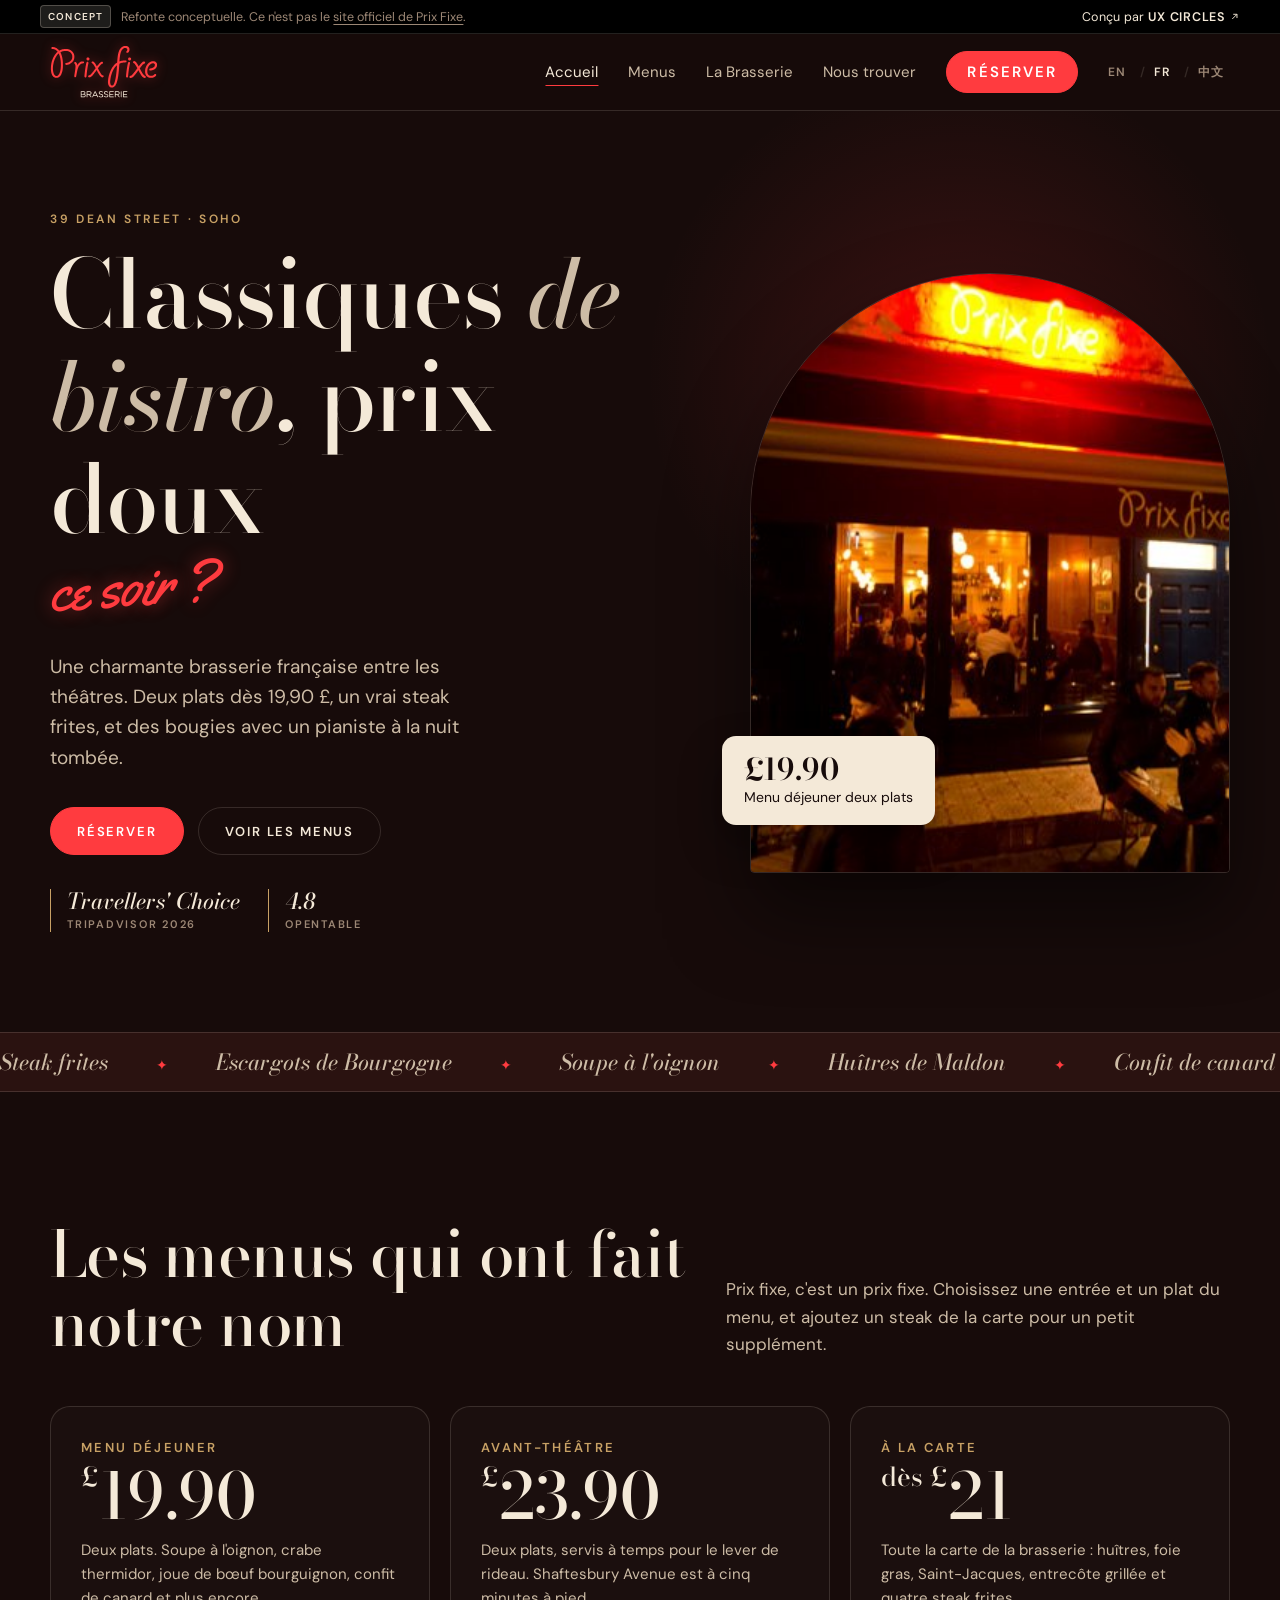
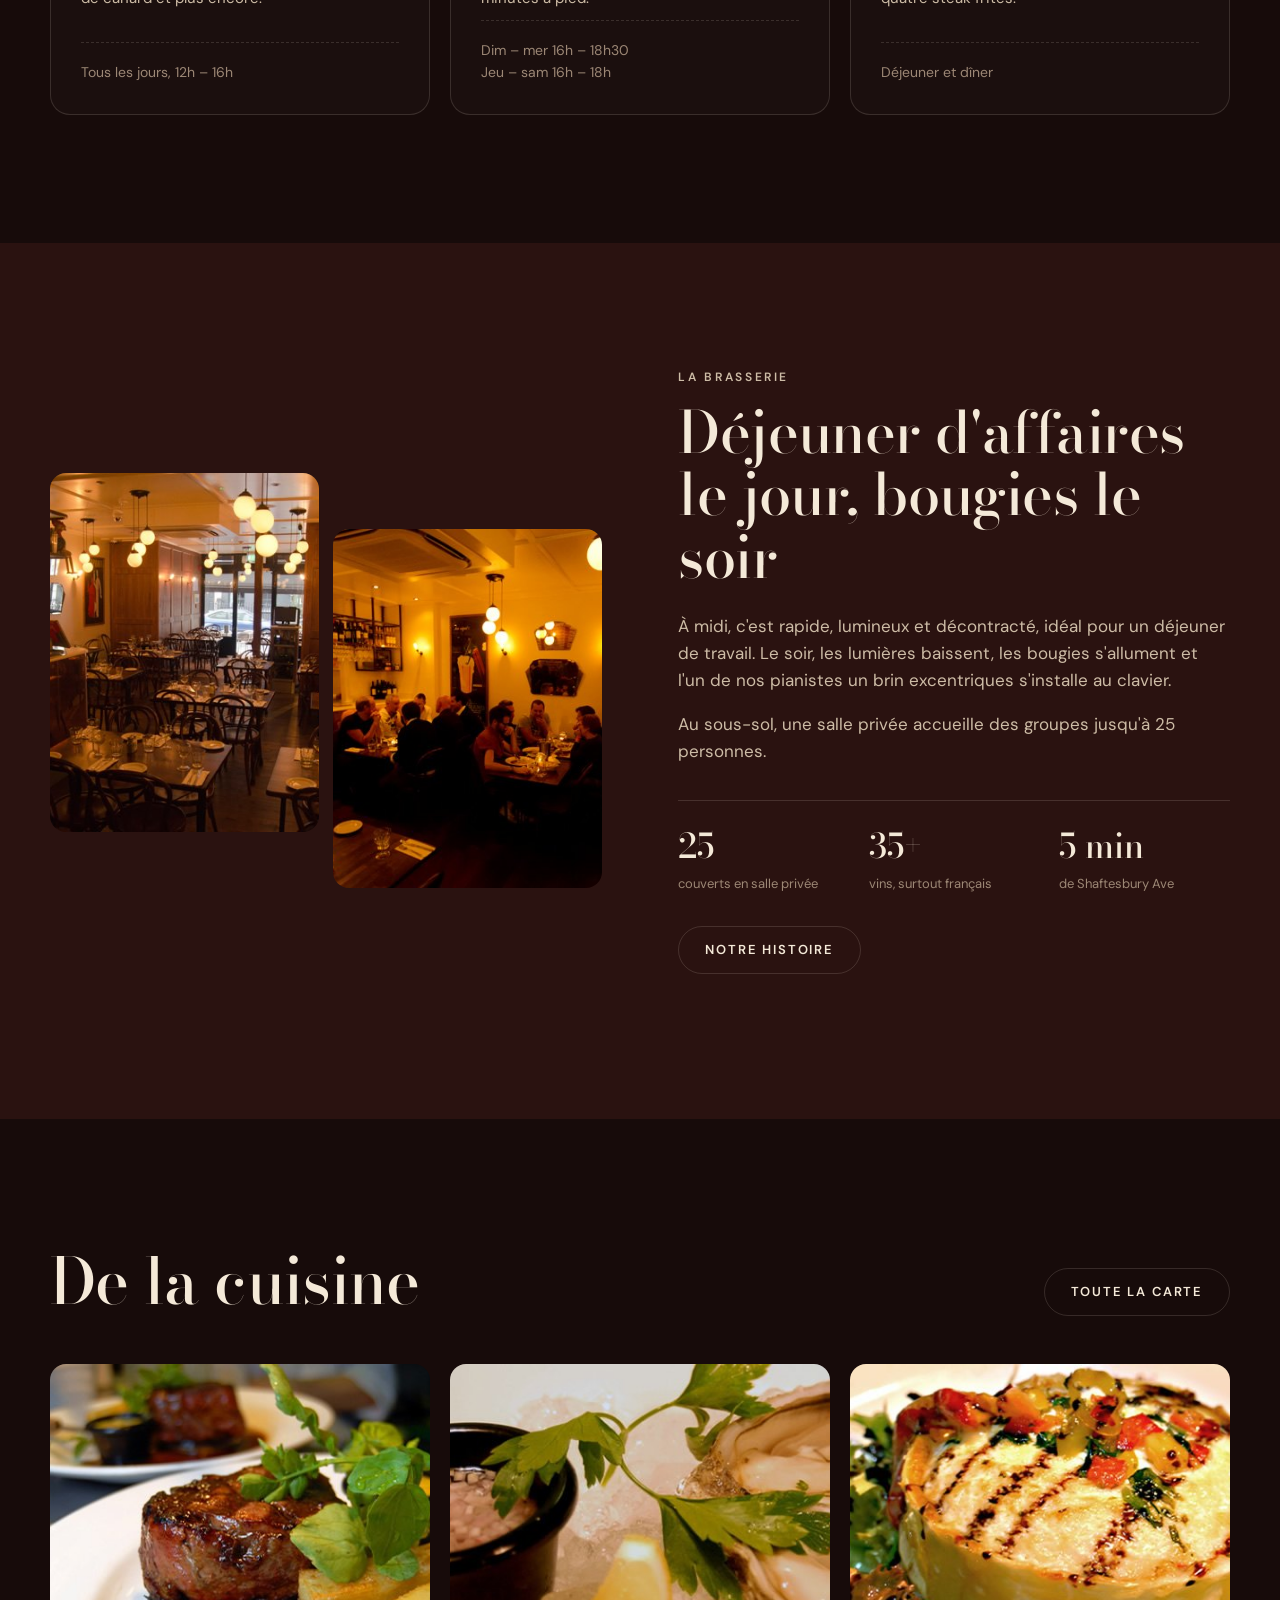
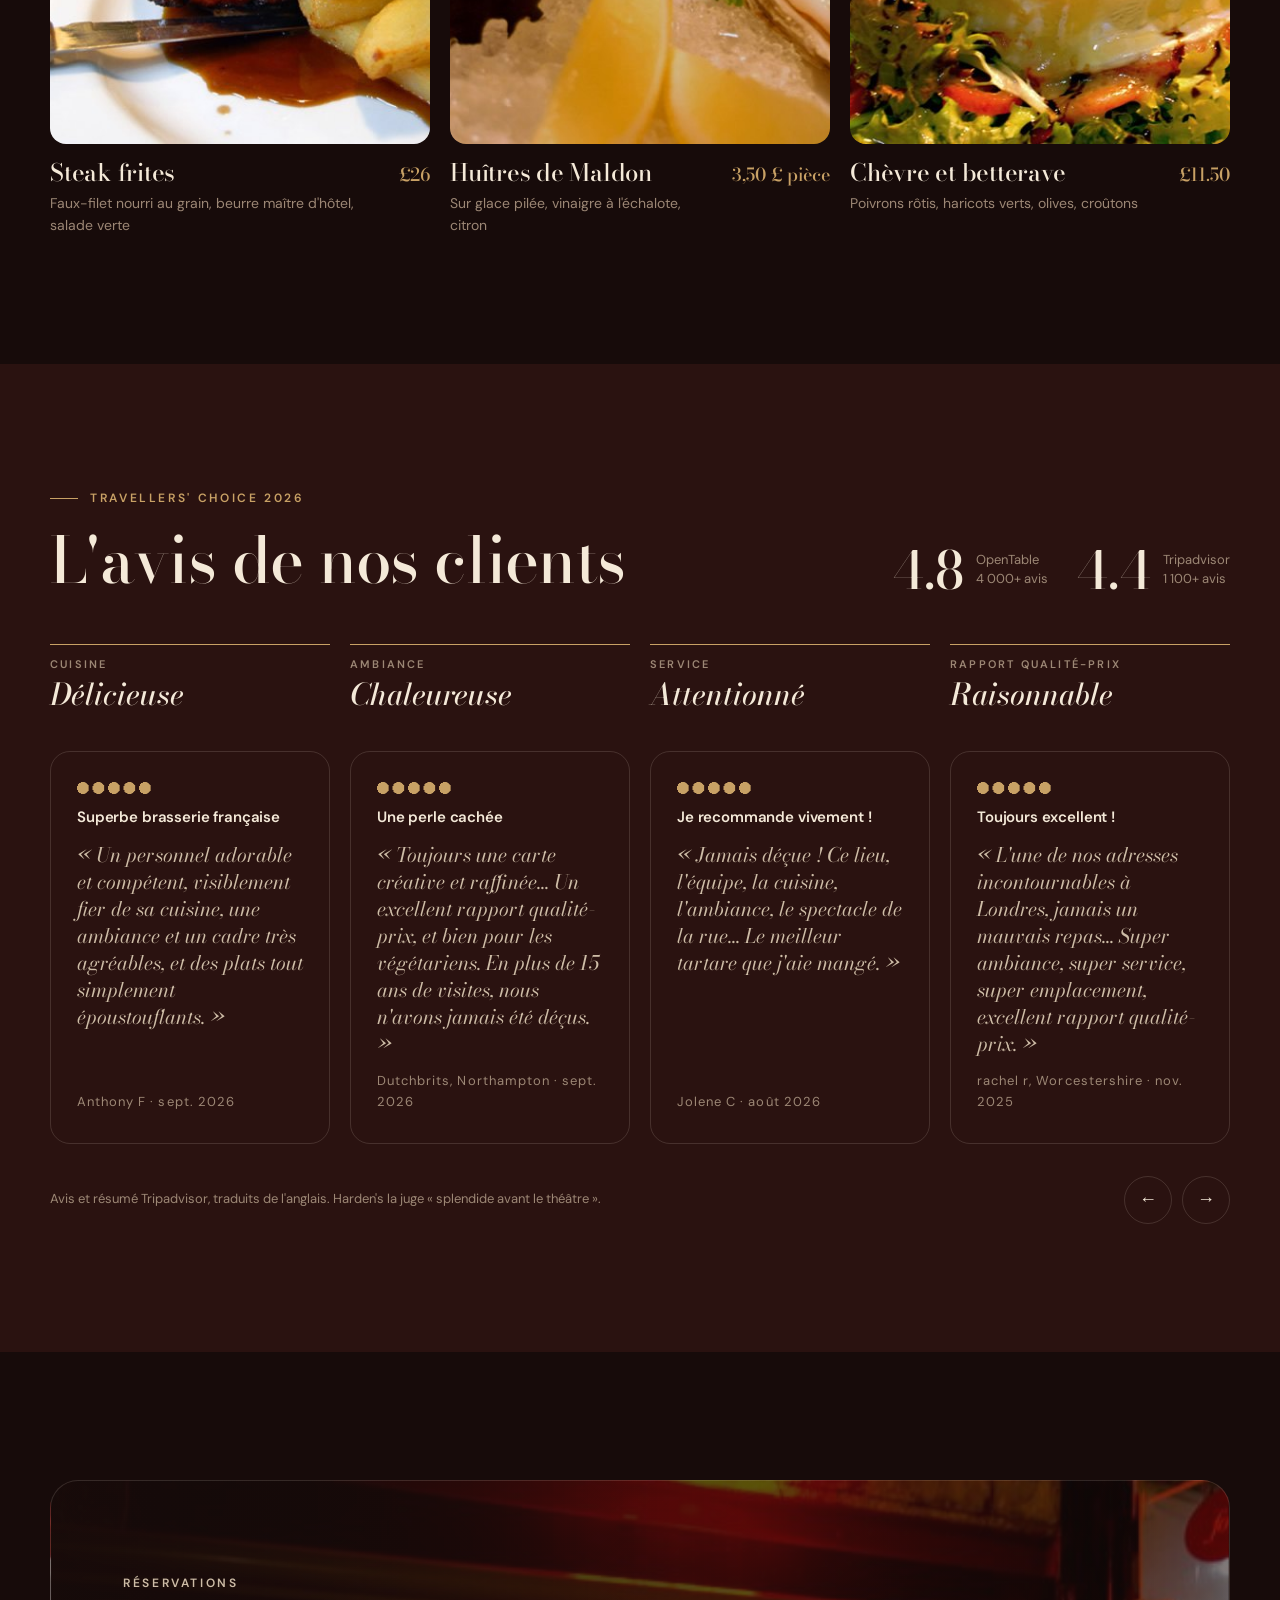
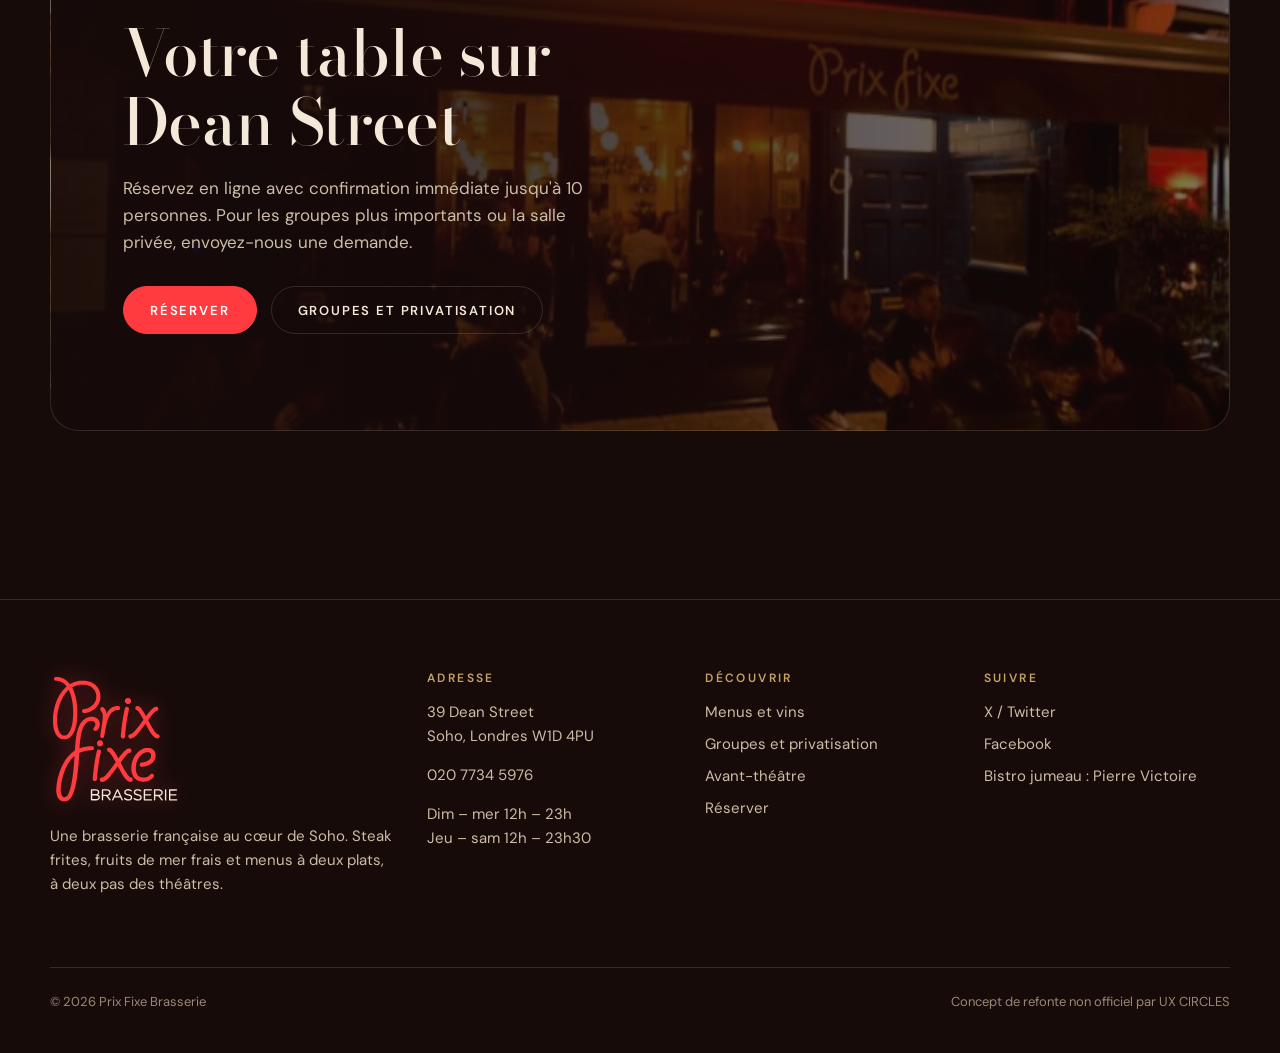
==== fr/index.html @ 52c758bb "Add French and Traditional Chinese versions fr/ and zh/ pages are generated from the English pages b" ====
<!doctype html>
<html lang="fr">
<head>
  <meta charset="utf-8">
  <meta name="viewport" content="width=device-width, initial-scale=1">
  <title>Prix Fixe Brasserie · Restaurant français à Soho</title>
  <meta name="description" content="Prix Fixe Brasserie, 39 Dean Street, Soho. Cuisine française contemporaine, steak frites, fruits de mer et menus à prix doux près des théâtres du West End.">
  <meta name="theme-color" content="#170b0a">
  <meta name="robots" content="noindex, nofollow">
  <link rel="icon" href="../assets/logo/prix-fixe-stacked-red.svg" type="image/svg+xml">
  <link rel="apple-touch-icon" href="../assets/logo/prix-fixe-stacked-red-on-white.png">
  <link rel="preconnect" href="https://fonts.googleapis.com">
  <link rel="preconnect" href="https://fonts.gstatic.com" crossorigin>
  <link href="https://fonts.googleapis.com/css2?family=Bodoni+Moda:ital,opsz,wght@0,6..96,400..700;1,6..96,400..700&family=DM+Sans:wght@400;500;600&family=Yellowtail&display=swap" rel="stylesheet">
  <link rel="stylesheet" href="../assets/css/style.css?v=202610292240">
  <link rel="alternate" hreflang="en" href="../index.html">
  <link rel="alternate" hreflang="fr" href="../fr/index.html">
  <link rel="alternate" hreflang="zh-Hant" href="../zh/index.html">
</head>
<body>
  <a class="skip" href="#main">Aller au contenu</a>
  <div class="concept-bar" role="note">
    <p><span class="concept-tag">Concept</span><span class="concept-long">Refonte conceptuelle. Ce n'est pas le <a href="https://www.prixfixe.net/" target="_blank" rel="noopener">site officiel de Prix Fixe</a>.</span><span class="concept-short">Refonte conceptuelle</span></p>
    <a href="https://ux-circles.com/web" target="_blank" rel="noopener">Conçu par <strong>UX CIRCLES</strong> <svg width="12" height="12" viewBox="0 0 24 24" fill="none" stroke="currentColor" stroke-width="2" aria-hidden="true"><path d="M7 17 17 7M9 7h8v8"/></svg></a>
  </div>
  <header class="site-header">
    <div class="wrap">
      <a class="brand" href="index.html" aria-label="Prix Fixe Brasserie, accueil">
        <img src="../assets/logo/prix-fixe-horizontal-neon.svg" alt="" width="108" height="54">
      </a>
      <button class="nav-toggle" aria-label="Menu" aria-expanded="false" aria-controls="nav"><span></span><span></span><span></span></button>
      <nav class="nav" id="nav" aria-label="Principal">
        <a href="index.html" aria-current="page">Accueil</a>
        <a href="menu.html">Menus</a>
        <a href="about.html">La Brasserie</a>
        <a href="contact.html">Nous trouver</a>
        <a class="btn" href="reservation.html">Réserver</a>
        <span class="lang-switch"><a href="../index.html" hreflang="en" lang="en" aria-label="English">EN</a><a href="../fr/index.html" hreflang="fr" lang="fr" aria-label="Français" aria-current="true">FR</a><a href="../zh/index.html" hreflang="zh-Hant" lang="zh-Hant" aria-label="中文">中文</a></span>
      </nav>
    </div>
  </header>
  <main id="main">

    <section class="hero">
      <div class="wrap">
        <div>
          <p class="eyebrow">39 Dean Street · Soho</p>
          <h1>Classiques <em>de bistro</em>, prix doux<span class="script">ce soir ?</span></h1>
          <p class="lede">Une charmante brasserie française entre les théâtres. Deux plats dès 19,90 £, un vrai steak frites, et des bougies avec un pianiste à la nuit tombée.</p>
          <div class="actions">
            <a class="btn" href="reservation.html">Réserver</a>
            <a class="btn btn--ghost" href="menu.html">Voir les menus</a>
          </div>
          <ul class="creds">
            <li><strong>Travellers' Choice</strong><span>Tripadvisor 2026</span></li>
            <li><strong>4.8</strong><span>OpenTable</span></li>
          </ul>
        </div>
        <div class="arch-wrap">
          <div class="arch"><img src="../assets/img/exterior-night.jpg" alt="L&#x27;enseigne au néon rouge de Prix Fixe et sa terrasse animée sur Dean Street, le soir" width="600" height="400"></div>
          <div class="arch-badge"><strong>£19.90</strong>Menu déjeuner deux plats</div>
        </div>
      </div>
    </section>

    <div class="ticker" aria-hidden="true">
      <div class="ticker-track">
        <span>Steak frites</span><span>Escargots de Bourgogne</span><span>Soupe à l'oignon</span><span>Huîtres de Maldon</span><span>Confit de canard</span><span>Tarte Tatin</span><span>Mousse au chocolat</span><span>Kir royal</span>
        <span>Steak frites</span><span>Escargots de Bourgogne</span><span>Soupe à l'oignon</span><span>Huîtres de Maldon</span><span>Confit de canard</span><span>Tarte Tatin</span><span>Mousse au chocolat</span><span>Kir royal</span>
      </div>
    </div>

    <section class="section">
      <div class="wrap">
        <div class="section-head reveal">
          <h2>Les menus qui ont fait notre nom</h2>
          <p>Prix fixe, c'est un prix fixe. Choisissez une entrée et un plat du menu, et ajoutez un steak de la carte pour un petit supplément.</p>
        </div>
        <div class="offers">
          <article class="offer reveal">
            <h3>Menu déjeuner</h3>
            <div class="price"><small>£</small>19.90</div>
            <p>Deux plats. Soupe à l'oignon, crabe thermidor, joue de bœuf bourguignon, confit de canard et plus encore.</p>
            <div class="when">Tous les jours, 12h – 16h</div>
          </article>
          <article class="offer reveal">
            <h3>Avant-théâtre</h3>
            <div class="price"><small>£</small>23.90</div>
            <p>Deux plats, servis à temps pour le lever de rideau. Shaftesbury Avenue est à cinq minutes à pied.</p>
            <div class="when">Dim – mer 16h – 18h30<br>Jeu – sam 16h – 18h</div>
          </article>
          <article class="offer reveal">
            <h3>À la carte</h3>
            <div class="price"><small>dès £</small>21</div>
            <p>Toute la carte de la brasserie : huîtres, foie gras, Saint-Jacques, entrecôte grillée et quatre steak frites.</p>
            <div class="when">Déjeuner et dîner</div>
          </article>
        </div>
      </div>
    </section>

    <section class="section section--wine">
      <div class="wrap split">
        <div class="split-media reveal">
          <img src="../assets/img/dining-room.jpg" alt="La salle avec ses globes lumineux, ses chaises bistrot et ses briques apparentes" width="600" height="400" loading="lazy">
          <img src="../assets/img/evening-service.jpg" alt="Une salle comble pendant le service du soir" width="600" height="400" loading="lazy">
        </div>
        <div class="reveal">
          <p class="eyebrow">La brasserie</p>
          <h2>Déjeuner d'affaires le jour, bougies le soir</h2>
          <p>À midi, c'est rapide, lumineux et décontracté, idéal pour un déjeuner de travail. Le soir, les lumières baissent, les bougies s'allument et l'un de nos pianistes un brin excentriques s'installe au clavier.</p>
          <p>Au sous-sol, une salle privée accueille des groupes jusqu'à 25 personnes.</p>
          <div class="facts">
            <div><strong>25</strong><span>couverts en salle privée</span></div>
            <div><strong>35+</strong><span>vins, surtout français</span></div>
            <div><strong>5 min</strong><span>de Shaftesbury Ave</span></div>
          </div>
          <p style="margin-top:30px"><a class="btn btn--ghost" href="about.html">Notre histoire</a></p>
        </div>
      </div>
    </section>

    <section class="section">
      <div class="wrap">
        <div class="section-head reveal">
          <h2>De la cuisine</h2>
          <p><a class="btn btn--ghost" href="menu.html">Toute la carte</a></p>
        </div>
        <div class="dishes">
          <div class="dish reveal"><figure>
            <img src="../assets/img/steak-frites.jpg" alt="Steak grillé, frites et cresson" width="600" height="400" loading="lazy">
            <figcaption><div><h3>Steak frites</h3><small>Faux-filet nourri au grain, beurre maître d'hôtel, salade verte</small></div><span class="p">£26</span></figcaption>
          </figure></div>
          <div class="dish reveal"><figure>
            <img src="../assets/img/oysters.jpg" alt="Huîtres creuses sur glace pilée, vinaigre à l&#x27;échalote et citron" width="600" height="400" loading="lazy">
            <figcaption><div><h3>Huîtres de Maldon</h3><small>Sur glace pilée, vinaigre à l'échalote, citron</small></div><span class="p">3,50 £ pièce</span></figcaption>
          </figure></div>
          <div class="dish reveal"><figure>
            <img src="../assets/img/goats-cheese.jpg" alt="Salade de chèvre, frisée et poivrons rôtis" width="600" height="400" loading="lazy">
            <figcaption><div><h3>Chèvre et betterave</h3><small>Poivrons rôtis, haricots verts, olives, croûtons</small></div><span class="p">£11.50</span></figcaption>
          </figure></div>
        </div>
      </div>
    </section>

    <section class="section section--wine">
      <div class="wrap">
        <div class="section-head reveal">
          <div>
            <p class="eyebrow award-line">Travellers' Choice 2026</p>
            <h2>L'avis de nos clients</h2>
          </div>
          <div class="scores">
            <div><strong>4.8</strong><span>OpenTable<br>4 000+ avis</span></div>
            <div><strong>4.4</strong><span>Tripadvisor<br>1 100+ avis</span></div>
          </div>
        </div>
        <dl class="traits reveal" aria-label="Résumé des avis Tripadvisor">
          <div><dt>Cuisine</dt><dd>Délicieuse</dd></div>
          <div><dt>Ambiance</dt><dd>Chaleureuse</dd></div>
          <div><dt>Service</dt><dd>Attentionné</dd></div>
          <div><dt>Rapport qualité-prix</dt><dd>Raisonnable</dd></div>
        </dl>
        <div class="reviews reveal" tabindex="0" aria-label="Avis clients, faites défiler pour en voir plus">
          <figure class="review">
            <span class="dots" role="img" aria-label="5 sur 5 sur Tripadvisor"></span>
            <h3>Superbe brasserie française</h3>
            <blockquote>« Un personnel adorable et compétent, visiblement fier de sa cuisine, une ambiance et un cadre très agréables, et des plats tout simplement époustouflants. »</blockquote>
            <figcaption>Anthony F · sept. 2026</figcaption>
          </figure>
          <figure class="review">
            <span class="dots" role="img" aria-label="5 sur 5 sur Tripadvisor"></span>
            <h3>Une perle cachée</h3>
            <blockquote>« Toujours une carte créative et raffinée… Un excellent rapport qualité-prix, et bien pour les végétariens. En plus de 15 ans de visites, nous n'avons jamais été déçus. »</blockquote>
            <figcaption>Dutchbrits, Northampton · sept. 2026</figcaption>
          </figure>
          <figure class="review">
            <span class="dots" role="img" aria-label="5 sur 5 sur Tripadvisor"></span>
            <h3>Je recommande vivement !</h3>
            <blockquote>« Jamais déçue ! Ce lieu, l'équipe, la cuisine, l'ambiance, le spectacle de la rue… Le meilleur tartare que j'aie mangé. »</blockquote>
            <figcaption>Jolene C · août 2026</figcaption>
          </figure>
          <figure class="review">
            <span class="dots" role="img" aria-label="5 sur 5 sur Tripadvisor"></span>
            <h3>Toujours excellent !</h3>
            <blockquote>« L'une de nos adresses incontournables à Londres, jamais un mauvais repas… Super ambiance, super service, super emplacement, excellent rapport qualité-prix. »</blockquote>
            <figcaption>rachel r, Worcestershire · nov. 2025</figcaption>
          </figure>
          <figure class="review">
            <span class="dots" role="img" aria-label="5 sur 5 sur Tripadvisor"></span>
            <h3>Quelle belle surprise !</h3>
            <blockquote>« Une carte éclectique, tous les plats à un super prix… tartare et huîtres parfaitement assaisonnés, c'était merveilleux. Le service aussi était top. »</blockquote>
            <figcaption>Foodmad20, Cromer · juil. 2026</figcaption>
          </figure>
          <figure class="review">
            <span class="dots" role="img" aria-label="5 sur 5 sur Tripadvisor"></span>
            <h3>Excellente brasserie</h3>
            <blockquote>« Cuisine excellente et équipe serviable. Le gérant est même sorti après notre départ pour nous remercier et serrer la main de mon mari. »</blockquote>
            <figcaption>Sue R · juin 2026</figcaption>
          </figure>
          <figure class="review">
            <span class="dots" role="img" aria-label="5 sur 5 sur Tripadvisor"></span>
            <h3>Service et cuisine parfaits</h3>
            <blockquote>« La cuisine et le service sont les meilleurs que j'aie connus en Angleterre… J'ai pris le tartare, un vrai délice ! »</blockquote>
            <figcaption>em · juin 2026</figcaption>
          </figure>
        </div>
        <div class="review-foot"><p class="review-src">Avis et résumé Tripadvisor, traduits de l'anglais. Harden's la juge « splendide avant le théâtre ».</p><div class="review-nav"><button type="button" class="rv-prev" aria-label="Avis précédents">←</button><button type="button" class="rv-next" aria-label="Avis suivants">→</button></div></div>
      </div>
    </section>

    <section class="section">
      <div class="wrap">
        <div class="cta reveal">
          <p class="eyebrow">Réservations</p>
          <h2>Votre table sur Dean Street</h2>
          <p>Réservez en ligne avec confirmation immédiate jusqu'à 10 personnes. Pour les groupes plus importants ou la salle privée, envoyez-nous une demande.</p>
          <div style="display:flex;gap:14px;flex-wrap:wrap">
            <a class="btn" href="reservation.html">Réserver</a>
            <a class="btn btn--ghost" href="about.html#groups">Groupes et privatisation</a>
          </div>
        </div>
      </div>
    </section>
  </main>
  <footer class="site-footer">
    <div class="wrap">
      <div class="footer-grid">
        <div>
          <img class="footer-logo" src="../assets/logo/prix-fixe-stacked-neon.svg" alt="Prix Fixe Brasserie" width="130" height="132">
          <p>Une brasserie française au cœur de Soho. Steak frites, fruits de mer frais et menus à deux plats, à deux pas des théâtres.</p>
        </div>
        <div>
          <h4>Adresse</h4>
          <p>39 Dean Street<br>Soho, Londres W1D 4PU</p>
          <p><a href="tel:+442077345976">020 7734 5976</a></p>
          <p>Dim – mer 12h – 23h<br>Jeu – sam 12h – 23h30</p>
        </div>
        <div>
          <h4>Découvrir</h4>
          <ul>
            <li><a href="menu.html">Menus et vins</a></li>
            <li><a href="about.html#groups">Groupes et privatisation</a></li>
            <li><a href="menu.html#set">Avant-théâtre</a></li>
            <li><a href="reservation.html">Réserver</a></li>
          </ul>
        </div>
        <div>
          <h4>Suivre</h4>
          <ul>
            <li><a href="https://twitter.com/prixfixelondon" rel="noopener">X / Twitter</a></li>
            <li><a href="https://www.facebook.com/pages/Prix-Fixe-Brasserie/104739946242835" rel="noopener">Facebook</a></li>
            <li><a href="http://www.pierrevictoire.com/" rel="noopener">Bistro jumeau : Pierre Victoire</a></li>
          </ul>
        </div>
      </div>
      <div class="footer-base">
        <span>© <span id="year">2026</span> Prix Fixe Brasserie</span>
        <span>Concept de refonte non officiel par <a href="https://ux-circles.com/web" target="_blank" rel="noopener">UX CIRCLES</a></span>
      </div>
    </div>
  </footer>
  <script src="../assets/js/main.js?v=202610292240"></script>
</body>
</html>
---- assets/css/style.css ----
/* Prix Fixe Brasserie — redesign concept */

:root {
  --ink: #170b0a;
  --wine: #2a1210;
  --wine-2: #3a1916;
  --cream: #f4e9d8;
  --cream-dim: #cdbca6;
  --muted: #9c8775;
  --neon: #ff3b3f;
  --neon-soft: #ff6b6e;
  --brass: #c8a165;
  --line: rgba(244, 233, 216, 0.14);

  --serif: "Bodoni Moda", "Didot", Georgia, serif;
  --sans: "DM Sans", system-ui, -apple-system, sans-serif;
  --script: "Yellowtail", cursive;

  --wrap: 1180px;
  --gutter: clamp(16px, 4vw, 40px);
}

*, *::before, *::after { box-sizing: border-box; }
html { scroll-behavior: smooth; }
body {
  margin: 0;
  background: var(--ink);
  color: var(--cream);
  font: 400 17px/1.6 var(--sans);
  -webkit-font-smoothing: antialiased;
}
img { display: block; max-width: 100%; height: auto; }
a { color: inherit; }
h1, h2, h3 { font-family: var(--serif); font-weight: 500; line-height: 1.08; margin: 0; letter-spacing: -0.01em; }
p { margin: 0 0 1em; }

.wrap { width: min(100% - 2 * var(--gutter), var(--wrap)); margin-inline: auto; }
.eyebrow {
  font: 600 12px/1 var(--sans);
  letter-spacing: 0.22em;
  text-transform: uppercase;
  color: var(--brass);
  margin: 0 0 18px;
}
.script { font-family: var(--script); color: var(--neon); text-shadow: 0 0 18px rgba(255, 59, 63, 0.45); font-weight: 400; }
.skip { position: absolute; left: -999px; }
.skip:focus { left: 16px; top: 16px; z-index: 100; background: var(--cream); color: var(--ink); padding: 8px 14px; }
:focus-visible { outline: 2px solid var(--brass); outline-offset: 3px; }

/* ---------- Buttons ---------- */
.btn {
  display: inline-flex; align-items: center; justify-content: center; gap: 10px;
  min-height: 48px; padding: 0 26px;
  font: 600 13px/1 var(--sans); letter-spacing: 0.14em; text-transform: uppercase;
  text-decoration: none; border: 1px solid var(--neon); border-radius: 999px;
  background: var(--neon); color: #fff; cursor: pointer;
  transition: background .2s, color .2s, box-shadow .2s;
}
.btn:hover { box-shadow: 0 0 0 4px rgba(255, 59, 63, 0.2), 0 0 28px rgba(255, 59, 63, 0.4); }
.btn--ghost { background: transparent; color: var(--cream); border-color: var(--line); }
.btn--ghost:hover { border-color: var(--cream); box-shadow: none; }

/* ---------- Concept / credit strip ---------- */
.concept-bar {
  height: 34px; display: flex; align-items: center; justify-content: space-between; gap: 16px;
  padding: 0 var(--gutter); background: #000; color: var(--muted); font-size: 12.5px;
  border-bottom: 1px solid var(--line);
}
.concept-bar p { display: flex; align-items: center; gap: 10px; margin: 0; min-width: 0; white-space: nowrap; overflow: hidden; text-overflow: ellipsis; }
.concept-tag {
  flex-shrink: 0; font-size: 10px; font-weight: 600; letter-spacing: .12em; text-transform: uppercase;
  color: var(--cream); background: rgba(244, 233, 216, .12); border: 1px solid rgba(244, 233, 216, .24);
  padding: 3px 7px 2px; border-radius: 4px;
}
.concept-short { display: none; }
.concept-bar a { flex-shrink: 0; display: inline-flex; align-items: center; gap: 4px; color: var(--cream); text-decoration: none; letter-spacing: .02em; }
.concept-bar a strong { font-weight: 600; letter-spacing: .06em; }
.concept-bar a svg { width: .9em; height: .9em; }
.concept-bar a:hover { color: #fff; }
.concept-long a { display: inline; color: inherit; letter-spacing: 0; text-decoration: underline; text-underline-offset: 3px; }
@media (max-width: 760px) { .concept-long { display: none; } .concept-short { display: inline; } }
@media (max-width: 400px) { .concept-short { display: none; } }

/* ---------- Header ---------- */
.site-header {
  position: sticky; top: 0; z-index: 50;
  border-bottom: 1px solid var(--line);
}
/* Blur lives on a pseudo-element: backdrop-filter on the header itself would
   trap the fixed mobile nav inside the header box. */
.site-header::before {
  content: ""; position: absolute; inset: 0; z-index: -1;
  background: rgba(23, 11, 10, 0.88);
  -webkit-backdrop-filter: blur(10px); backdrop-filter: blur(10px);
}
.site-header .wrap { display: flex; align-items: center; justify-content: space-between; height: 76px; gap: 24px; }
.brand { display: flex; align-items: center; gap: 12px; text-decoration: none; }
.brand img { width: auto; height: 54px; filter: drop-shadow(0 0 6px rgba(255, 59, 63, .45)); }
.nav { display: flex; align-items: center; gap: 30px; }
.nav a { text-decoration: none; font-size: 15px; color: var(--cream-dim); transition: color .2s; }
.nav a:hover, .nav a[aria-current="page"] { color: var(--cream); }
.nav a[aria-current="page"] { text-decoration: underline; text-decoration-color: var(--neon); text-underline-offset: 8px; }
.nav .btn { min-height: 42px; padding: 0 20px; color: #fff; }
.lang-switch { display: flex; align-items: center; gap: 2px; margin-left: -6px; }
.nav .lang-switch a { font: 600 12px/1 var(--sans); letter-spacing: .08em; color: var(--muted); padding: 8px 6px; text-decoration: none; }
.nav .lang-switch a:hover { color: var(--cream); }
.nav .lang-switch a[aria-current] { color: var(--cream); text-decoration: none; }
.lang-switch a + a::before { content: "/"; color: var(--line); margin-right: 8px; }
.nav-toggle { display: none; background: none; border: 0; color: var(--cream); width: 44px; height: 44px; cursor: pointer; }
.nav-toggle span { display: block; width: 24px; height: 2px; background: currentColor; margin: 5px auto; transition: transform .25s, opacity .25s; }

@media (max-width: 860px) {
  .nav-toggle { display: block; }
  .nav {
    position: fixed; top: var(--nav-top, 76px); left: 0; right: 0; height: calc(100vh - var(--nav-top, 76px)); height: calc(100dvh - var(--nav-top, 76px)); overflow-y: auto; flex-direction: column; justify-content: center; gap: 28px; padding: 24px 16px;
    background: var(--ink); opacity: 0; visibility: hidden; transition: opacity .25s, visibility .25s;
  }
  .nav a { font: 500 30px/1 var(--serif); }
  .nav .btn { font: 600 13px/1 var(--sans); min-height: 52px; padding: 0 32px; }
  .lang-switch { margin: 8px 0 0; }
  .nav .lang-switch a { font: 600 14px/1 var(--sans); padding: 10px 8px; }
  .nav-open .nav { opacity: 1; visibility: visible; }
  .nav-open .nav-toggle span:nth-child(1) { transform: translateY(7px) rotate(45deg); }
  .nav-open .nav-toggle span:nth-child(2) { opacity: 0; }
  .nav-open .nav-toggle span:nth-child(3) { transform: translateY(-7px) rotate(-45deg); }
  .nav-open { overflow: hidden; }
}

/* ---------- Hero ---------- */
.hero { padding: clamp(48px, 8vw, 110px) 0 clamp(56px, 8vw, 100px); position: relative; overflow: hidden; }
.hero::before {
  content: ""; position: absolute; inset: -20% -10% auto auto; width: 70vw; height: 70vw;
  background: radial-gradient(closest-side, rgba(255, 59, 63, .16), transparent 70%);
  pointer-events: none;
}
.hero .wrap { display: grid; grid-template-columns: 1.1fr 0.9fr; gap: clamp(32px, 6vw, 80px); align-items: center; position: relative; }
.hero h1 { font-size: clamp(46px, 7.4vw, 104px); }
.hero h1 em { font-style: italic; color: var(--cream-dim); }
.hero h1 .script { display: block; font-size: 0.62em; margin-top: 10px; transform: rotate(-4deg); transform-origin: left; }
.hero .lede { font-size: 19px; color: var(--cream-dim); max-width: 34ch; margin: 28px 0 34px; }
.hero .actions { display: flex; flex-wrap: wrap; gap: 14px; }
.arch {
  position: relative; border-radius: 999px 999px 18px 18px; overflow: hidden;
  border: 1px solid var(--line); aspect-ratio: 4 / 5; max-width: 480px; justify-self: end; width: 100%;
  box-shadow: 0 40px 80px rgba(0, 0, 0, .5);
}
.arch img { width: 100%; height: 100%; object-fit: cover; }
.arch-badge {
  position: absolute; left: -28px; bottom: 48px; background: var(--cream); color: var(--ink);
  padding: 18px 22px; border-radius: 14px; font-size: 14px; line-height: 1.35; box-shadow: 0 20px 40px rgba(0,0,0,.35);
}
.arch-wrap { position: relative; justify-self: end; width: 100%; max-width: 480px; }
.arch-badge strong { display: block; font: 600 30px/1 var(--serif); margin-bottom: 4px; }
@media (max-width: 860px) {
  .hero .wrap { grid-template-columns: 1fr; }
  .arch-wrap { justify-self: center; max-width: 420px; }
  .arch-badge { left: 12px; bottom: 20px; }
}

/* ---------- Ticker ---------- */
.ticker { border-block: 1px solid var(--line); overflow: hidden; background: var(--wine); }
.ticker-track { display: flex; gap: 48px; width: max-content; padding: 18px 0; animation: tick 40s linear infinite; }
.ticker span { font: italic 500 22px/1 var(--serif); color: var(--cream-dim); white-space: nowrap; }
.ticker span::after { content: "✦"; color: var(--neon); margin-left: 48px; font-style: normal; font-size: 14px; vertical-align: middle; }
@keyframes tick { to { transform: translateX(-50%); } }
@media (prefers-reduced-motion: reduce) { .ticker-track { animation: none; } }

/* ---------- Sections ---------- */
.section { padding: clamp(72px, 10vw, 130px) 0; }
.section--wine { background: var(--wine); }
.section-head { display: flex; justify-content: space-between; align-items: end; gap: 24px; margin-bottom: 48px; flex-wrap: wrap; }
.section-head h2 { font-size: clamp(36px, 5vw, 64px); max-width: 16ch; }
.section-head p { max-width: 42ch; color: var(--cream-dim); margin: 0; }

/* Set menu cards */
.offers { display: grid; grid-template-columns: repeat(3, 1fr); gap: 20px; }
.offer {
  border: 1px solid var(--line); border-radius: 20px; padding: 34px 30px 30px;
  display: flex; flex-direction: column; gap: 10px; background: rgba(255,255,255,.02);
  transition: border-color .2s, transform .2s;
}
.offer:hover { border-color: rgba(255, 59, 63, .5); transform: translateY(-3px); }
.offer .price { font: 500 64px/1 var(--serif); }
.offer .price small { font-size: 26px; vertical-align: top; margin-right: 2px; }
.offer h3 { font: 600 13px/1 var(--sans); letter-spacing: .18em; text-transform: uppercase; color: var(--brass); }
.offer p { color: var(--cream-dim); font-size: 15px; margin: 0; }
.offer .when { margin-top: auto; padding-top: 18px; border-top: 1px dashed var(--line); font-size: 14px; color: var(--muted); }
@media (max-width: 900px) { .offers { grid-template-columns: 1fr; } }

/* Split feature */
.split { display: grid; grid-template-columns: 1fr 1fr; gap: clamp(32px, 6vw, 90px); align-items: center; }
.split--flip .split-media { order: 2; }
.split h2 { font-size: clamp(36px, 4.6vw, 58px); margin-bottom: 24px; }
.split p { color: var(--cream-dim); }
.split-media { display: grid; grid-template-columns: 1fr 1fr; gap: 14px; }
.split-media img { border-radius: 16px; aspect-ratio: 3 / 4; object-fit: cover; width: 100%; }
.split-media img:nth-child(2) { margin-top: 56px; }
.split-media--single { grid-template-columns: 1fr; }
.split-media--single img { aspect-ratio: 3 / 2; margin: 0 !important; }
@media (max-width: 860px) { .split { grid-template-columns: 1fr; } .split--flip .split-media { order: 0; } }

.facts { display: grid; grid-template-columns: repeat(3, 1fr); gap: 20px; margin-top: 34px; padding-top: 28px; border-top: 1px solid var(--line); }
.facts strong { display: block; font: 500 34px/1 var(--serif); color: var(--cream); margin-bottom: 6px; }
.facts span { font-size: 13px; color: var(--muted); }

/* Dish strip */
.dishes { display: grid; grid-template-columns: repeat(3, 1fr); gap: 20px; }
.dish figure { margin: 0; }
.dish img { border-radius: 16px; aspect-ratio: 1; object-fit: cover; width: 100%; }
.dish figcaption { display: flex; justify-content: space-between; gap: 12px; margin-top: 16px; align-items: baseline; }
.dish h3 { font-size: 24px; }
.dish .p { font: 500 18px/1 var(--serif); color: var(--brass); white-space: nowrap; }
.dish small { display: block; color: var(--muted); font-size: 14px; margin-top: 6px; }
@media (max-width: 800px) { .dishes { grid-template-columns: 1fr; } }

/* Quote */
.quote { text-align: center; }
.quote blockquote { margin: 0 auto; max-width: 22ch; font: italic 400 clamp(32px, 4.6vw, 56px)/1.15 var(--serif); }
.quote p { margin-top: 26px; color: var(--muted); font-size: 14px; letter-spacing: .14em; text-transform: uppercase; }

/* Reviews */
.scores { display: flex; gap: 28px; }
.scores div { display: flex; align-items: center; gap: 12px; }
.scores strong { font: 500 52px/1 var(--serif); color: var(--cream); }
.scores span { font-size: 13px; line-height: 1.4; color: var(--muted); }
.traits { display: grid; grid-template-columns: repeat(4, 1fr); gap: 20px; margin: 0 0 40px; }
.traits div { border-top: 1px solid var(--brass); padding-top: 14px; }
.traits dt { font: 600 11px/1 var(--sans); letter-spacing: .2em; text-transform: uppercase; color: var(--muted); margin-bottom: 8px; }
.traits dd { margin: 0; font: italic 500 30px/1.1 var(--serif); color: var(--cream); }
@media (max-width: 760px) { .traits { grid-template-columns: 1fr 1fr; } .traits dd { font-size: 24px; } }
.reviews { display: grid; grid-auto-flow: column; grid-auto-columns: calc((100% - 60px) / 4); gap: 20px; overflow-x: auto; scroll-snap-type: x mandatory; scrollbar-width: none; padding-bottom: 4px; }
.reviews::-webkit-scrollbar { display: none; }
.review { scroll-snap-align: start; }
.review { margin: 0; padding: 30px 26px; border: 1px solid var(--line); border-radius: 20px; display: flex; flex-direction: column; gap: 22px; }
.review { gap: 14px; }
.review .dots { display: flex; gap: 5px; }
.review .dots::before { content: ""; width: 74px; height: 12px; background: radial-gradient(circle 6px at 6px 6px, var(--brass) 98%, transparent) 0 0 / 15.5px 12px repeat-x; }
.review h3 { font: 600 15px/1.3 var(--sans); }
.review blockquote { margin: 0; font: italic 400 20px/1.35 var(--serif); flex: 1; color: var(--cream-dim); }
.review-foot { display: flex; justify-content: space-between; align-items: center; gap: 16px; margin-top: 28px; }
.review-nav { display: flex; gap: 10px; }
.review-nav button { width: 48px; height: 48px; border-radius: 50%; border: 1px solid var(--line); background: none; color: var(--cream); font-size: 18px; cursor: pointer; }
.review-nav button:hover { border-color: var(--cream); }
.review-src { margin: 0; font-size: 13px; color: var(--muted); }
.award-line { display: flex; align-items: center; gap: 12px; white-space: nowrap; }
.award-line::before { content: ""; width: 28px; height: 1px; background: var(--brass); }
.page-head .award-line { margin: 26px 0 0; }
.section-head .award-line { margin: 0 0 22px; color: var(--brass); max-width: none; }
.creds { list-style: none; padding: 0; margin: 34px 0 0; display: flex; flex-wrap: wrap; gap: 14px 28px; }
.creds li { display: flex; flex-direction: column; gap: 4px; padding-left: 16px; border-left: 1px solid var(--brass); }
.creds strong { font: italic 500 22px/1.1 var(--serif); color: var(--cream); }
.creds span { font: 600 11px/1.3 var(--sans); letter-spacing: .16em; text-transform: uppercase; color: var(--muted); }
.review figcaption { font-size: 13px; letter-spacing: .08em; color: var(--muted); }
@media (max-width: 1000px) { .reviews { grid-auto-columns: calc((100% - 20px) / 2); } }
@media (max-width: 560px) { .reviews { grid-auto-columns: 86%; } .scores strong { font-size: 40px; } }

/* CTA band */
.cta {
  position: relative; border-radius: 28px; overflow: hidden; padding: clamp(48px, 8vw, 96px) clamp(24px, 6vw, 72px);
  background: linear-gradient(90deg, rgba(23,11,10,.95), rgba(23,11,10,.55)), url("../img/exterior-night.jpg") center / cover;
  border: 1px solid var(--line);
}
.cta h2 { font-size: clamp(36px, 5vw, 64px); max-width: 14ch; margin-bottom: 18px; }
.cta p { max-width: 40ch; color: var(--cream-dim); margin-bottom: 30px; }

/* ---------- Page header ---------- */
.page-head { padding: clamp(56px, 9vw, 110px) 0 clamp(36px, 5vw, 60px); border-bottom: 1px solid var(--line); }
.page-head h1 { font-size: clamp(48px, 8vw, 110px); }
.page-head h1 .script { font-size: .6em; margin-left: .2em; }
.page-head p { color: var(--cream-dim); max-width: 52ch; margin-top: 22px; font-size: 18px; }

/* ---------- Menu page ---------- */
.tabs { display: flex; gap: 8px; flex-wrap: wrap; position: sticky; top: 76px; z-index: 10; background: var(--ink); padding: 18px 0; border-bottom: 1px solid var(--line); }
.tabs a {
  text-decoration: none; padding: 10px 18px; border: 1px solid var(--line); border-radius: 999px; font-size: 14px; color: var(--cream-dim);
}
.tabs a.is-active, .tabs a:hover { color: var(--ink); background: var(--cream); border-color: var(--cream); }
.menu-block { padding: 64px 0 24px; scroll-margin-top: 150px; }
.menu-block > header { display: flex; justify-content: space-between; align-items: end; gap: 20px; flex-wrap: wrap; margin-bottom: 36px; }
.menu-block > header h2 { font-size: clamp(36px, 5vw, 60px); }
.menu-block > header p { color: var(--cream-dim); margin: 0; max-width: 46ch; }
.set-prices { display: flex; gap: 14px; flex-wrap: wrap; margin-bottom: 40px; }
.set-prices div { border: 1px solid var(--line); border-radius: 14px; padding: 16px 22px; min-width: 220px; }
.set-prices strong { display: block; font: 500 34px/1 var(--serif); }
.set-prices span { font-size: 14px; color: var(--muted); }
.course { margin-bottom: 44px; }
.course h3 {
  font: 600 13px/1 var(--sans); letter-spacing: .2em; text-transform: uppercase; color: var(--brass);
  display: flex; align-items: center; gap: 16px; margin-bottom: 8px;
}
.course h3::after { content: ""; flex: 1; height: 1px; background: var(--line); }
.course h3 .note { letter-spacing: .04em; text-transform: none; color: var(--muted); font-weight: 400; }
.items { list-style: none; padding: 0; margin: 0; display: grid; grid-template-columns: 1fr 1fr; column-gap: 56px; }
.items li { display: grid; grid-template-columns: 1fr auto; gap: 4px 18px; padding: 18px 0; border-bottom: 1px solid var(--line); }
.items b { font: 500 21px/1.25 var(--serif); }
.items .price { font: 500 18px/1.3 var(--serif); color: var(--brass); text-align: right; }
.items small { grid-column: 1 / -1; color: var(--muted); font-size: 15px; line-height: 1.5; }
.tag--fav { color: var(--neon-soft); }
.tag { display: inline-block; font: 600 10px/1 var(--sans); letter-spacing: .12em; text-transform: uppercase; padding: 4px 7px; border-radius: 4px; border: 1px solid currentColor; color: #9fc58a; margin-left: 8px; vertical-align: middle; }
.items--simple li { grid-template-columns: 1fr; }
@media (max-width: 760px) { .items { grid-template-columns: 1fr; } }
.small-print { color: var(--muted); font-size: 14px; border-top: 1px solid var(--line); padding-top: 22px; margin-top: 10px; }
.wine-list .items li { grid-template-columns: 1fr auto; }
.wine-list .glass { font-size: 13px; color: var(--muted); font-family: var(--sans); display: block; }

/* ---------- About ---------- */
.gallery { display: grid; grid-template-columns: repeat(4, 1fr); grid-auto-rows: 220px; gap: 12px; }
.gallery img { width: 100%; height: 100%; object-fit: cover; border-radius: 12px; }
.gallery .tall { grid-row: span 2; }
.gallery .wide { grid-column: span 2; }
@media (max-width: 760px) { .gallery { grid-template-columns: 1fr 1fr; grid-auto-rows: 160px; } }

/* ---------- Contact & forms ---------- */
.contact-grid { display: grid; grid-template-columns: 1fr 1fr; gap: clamp(32px, 6vw, 80px); }
@media (max-width: 860px) { .contact-grid { grid-template-columns: 1fr; } }
.info-list { list-style: none; padding: 0; margin: 0; }
.info-list li { padding: 22px 0; border-bottom: 1px solid var(--line); display: grid; grid-template-columns: 140px 1fr; gap: 16px; }
.info-list .k { font: 600 12px/1.6 var(--sans); letter-spacing: .18em; text-transform: uppercase; color: var(--brass); }
.info-list a { text-decoration-color: var(--line); text-underline-offset: 4px; }
.info-list a:hover { text-decoration-color: var(--neon); }
@media (max-width: 520px) { .info-list li { grid-template-columns: 1fr; gap: 4px; } }
.map { border-radius: 20px; overflow: hidden; border: 1px solid var(--line); min-height: 420px; }
.map iframe { width: 100%; height: 100%; min-height: 420px; border: 0; filter: grayscale(1) invert(.92) contrast(.9); }

.form { display: grid; grid-template-columns: 1fr 1fr; gap: 18px; }
.form .full { grid-column: 1 / -1; }
.field label { display: block; font: 600 12px/1 var(--sans); letter-spacing: .16em; text-transform: uppercase; color: var(--cream-dim); margin-bottom: 10px; }
.field input, .field select, .field textarea {
  width: 100%; min-height: 52px; padding: 12px 16px; background: rgba(255,255,255,.03);
  border: 1px solid var(--line); border-radius: 12px; color: var(--cream); font: 400 16px/1.4 var(--sans);
  color-scheme: dark;
}
.field textarea { min-height: 110px; resize: vertical; }
.field input:focus, .field select:focus, .field textarea:focus { outline: none; border-color: var(--brass); }
.hint { font-size: 14px; color: var(--muted); margin: 0; }
@media (max-width: 560px) { .form { grid-template-columns: 1fr; } }
.party { display: flex; flex-wrap: wrap; gap: 8px; }
.party { position: relative; }
.party input { position: absolute; left: 0; top: 0; width: 1px; height: 1px; opacity: 0; pointer-events: none; }
.party label {
  margin: 0; min-width: 48px; height: 48px; display: grid; place-items: center; border: 1px solid var(--line);
  border-radius: 12px; cursor: pointer; font: 500 16px/1 var(--sans); letter-spacing: 0; text-transform: none; color: var(--cream);
}
.party input:checked + label { background: var(--cream); color: var(--ink); border-color: var(--cream); }
.party input:focus-visible + label { outline: 2px solid var(--brass); outline-offset: 2px; }
.card { border: 1px solid var(--line); border-radius: 22px; padding: clamp(24px, 4vw, 44px); background: rgba(255,255,255,.02); }
.confirm { display: none; text-align: center; padding: 40px 0; }
.confirm h3 { font-size: 40px; margin-bottom: 12px; }
.is-sent .form { display: none; }
.is-sent .confirm { display: block; }

/* ---------- Footer ---------- */
.site-footer { border-top: 1px solid var(--line); padding: 72px 0 40px; margin-top: 40px; }
.footer-grid { display: grid; grid-template-columns: 1.4fr 1fr 1fr 1fr; gap: 32px; }
.site-footer h4 { font: 600 12px/1 var(--sans); letter-spacing: .2em; text-transform: uppercase; color: var(--brass); margin: 0 0 16px; }
.site-footer p, .site-footer li { color: var(--cream-dim); font-size: 15px; }
.site-footer ul { list-style: none; padding: 0; margin: 0; display: grid; gap: 8px; }
.site-footer a { text-decoration: none; }
.site-footer a:hover { color: var(--cream); }
.footer-logo { width: 130px; height: auto; margin-bottom: 20px; filter: drop-shadow(0 0 10px rgba(255,59,63,.4)); }
.footer-base { display: flex; justify-content: space-between; gap: 16px; flex-wrap: wrap; margin-top: 56px; padding-top: 24px; border-top: 1px solid var(--line); font-size: 13px; color: var(--muted); }
@media (max-width: 860px) { .footer-grid { grid-template-columns: 1fr 1fr; } }
@media (max-width: 520px) { .footer-grid { grid-template-columns: 1fr; } }

/* Reveal */
.reveal { opacity: 0; transform: translateY(18px); transition: opacity .7s ease, transform .7s ease; }
.reveal.is-in { opacity: 1; transform: none; }
@media (prefers-reduced-motion: reduce) { .reveal { opacity: 1; transform: none; transition: none; } }

/* ---------- Traditional Chinese ---------- */
:lang(zh-Hant) {
  --serif: "Bodoni Moda", "Noto Serif TC", "Songti TC", serif;
  --sans: "DM Sans", "PingFang TC", "Noto Sans TC", "Microsoft JhengHei", system-ui, sans-serif;
}
:lang(zh-Hant) em, :lang(zh-Hant) blockquote, :lang(zh-Hant) .creds strong, :lang(zh-Hant) .traits dd, :lang(zh-Hant) .ticker span { font-style: normal !important; }
:lang(zh-Hant) .hero h1 { font-size: clamp(40px, 5.4vw, 76px); }
:lang(zh-Hant) .hero h1 em { color: var(--brass); }
:lang(zh-Hant) .page-head h1 { font-size: clamp(40px, 6vw, 84px); }
:lang(zh-Hant) .section-head h2, :lang(zh-Hant) .split h2, :lang(zh-Hant) .cta h2, :lang(zh-Hant) .menu-block > header h2 { font-size: clamp(30px, 3.8vw, 50px); }
:lang(zh-Hant) h1, :lang(zh-Hant) h2, :lang(zh-Hant) h3 { letter-spacing: .02em; line-height: 1.2; }
:lang(zh-Hant) body { line-height: 1.75; }
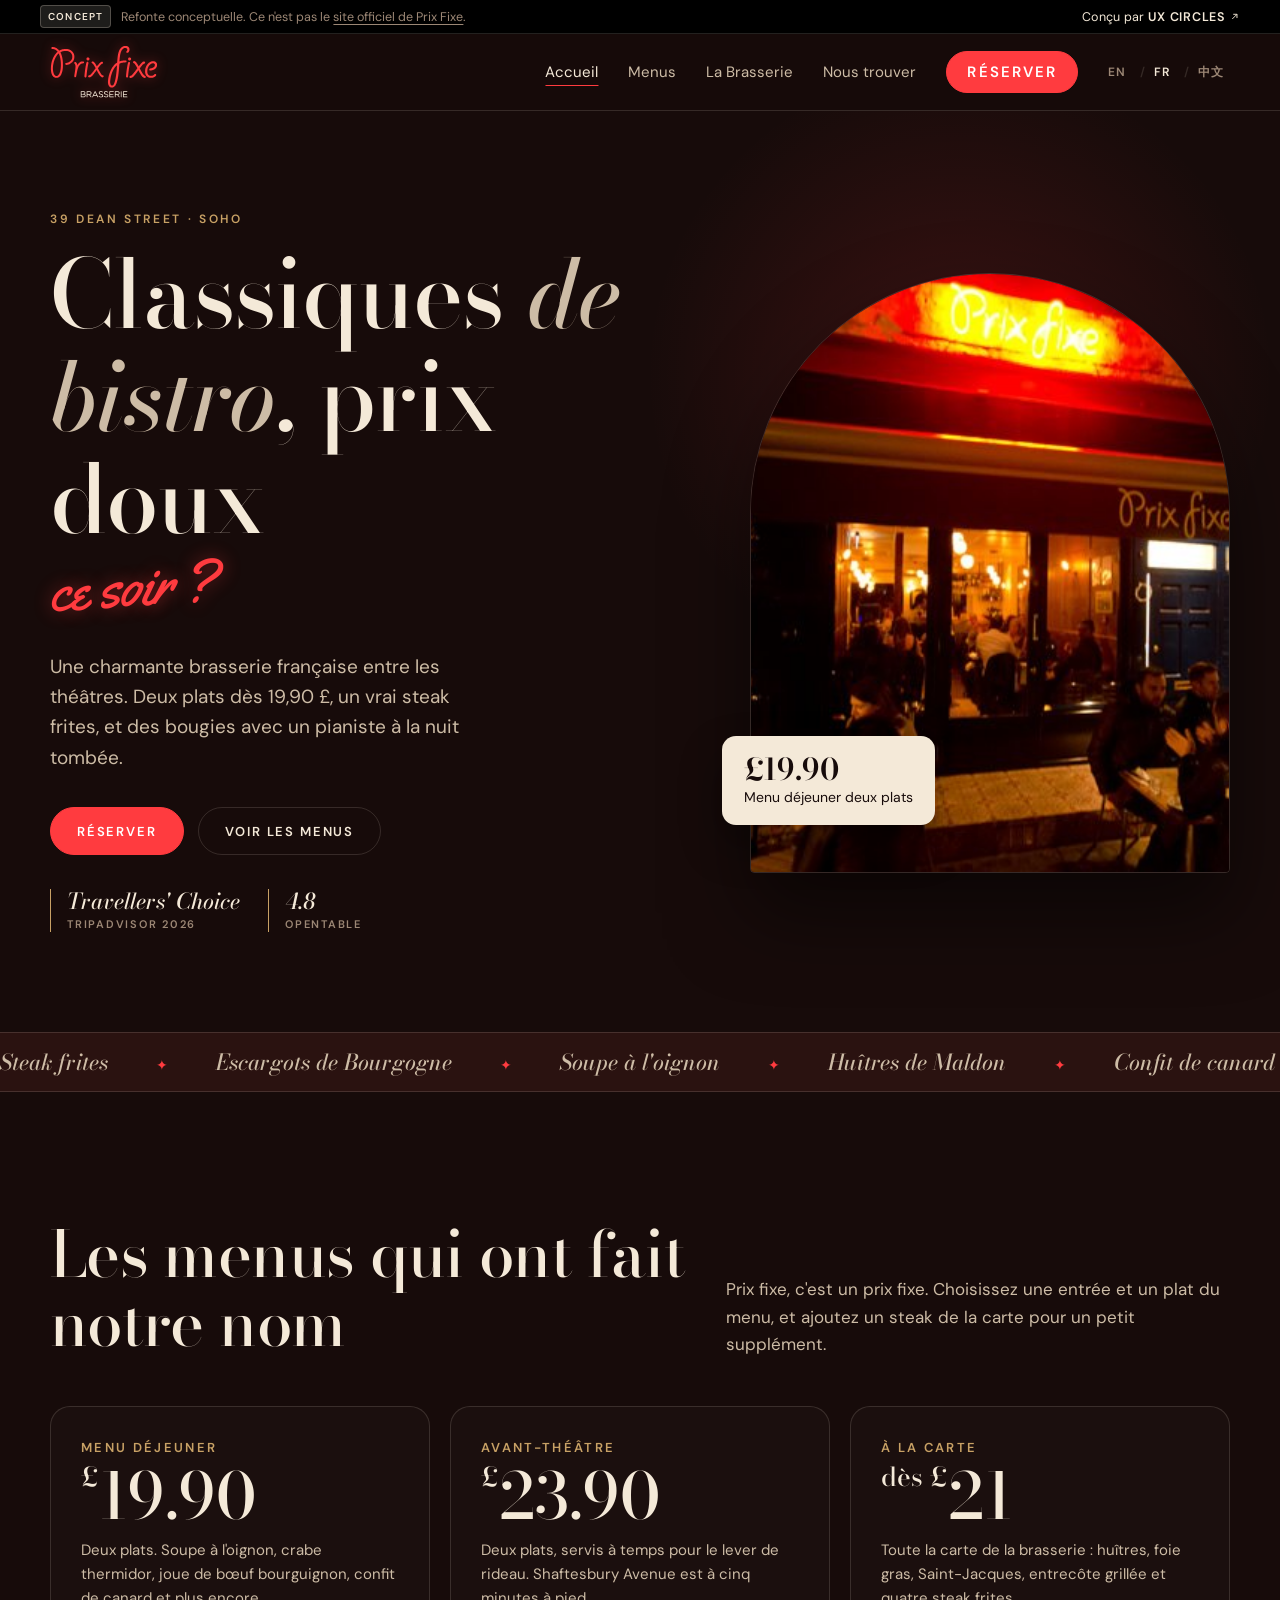
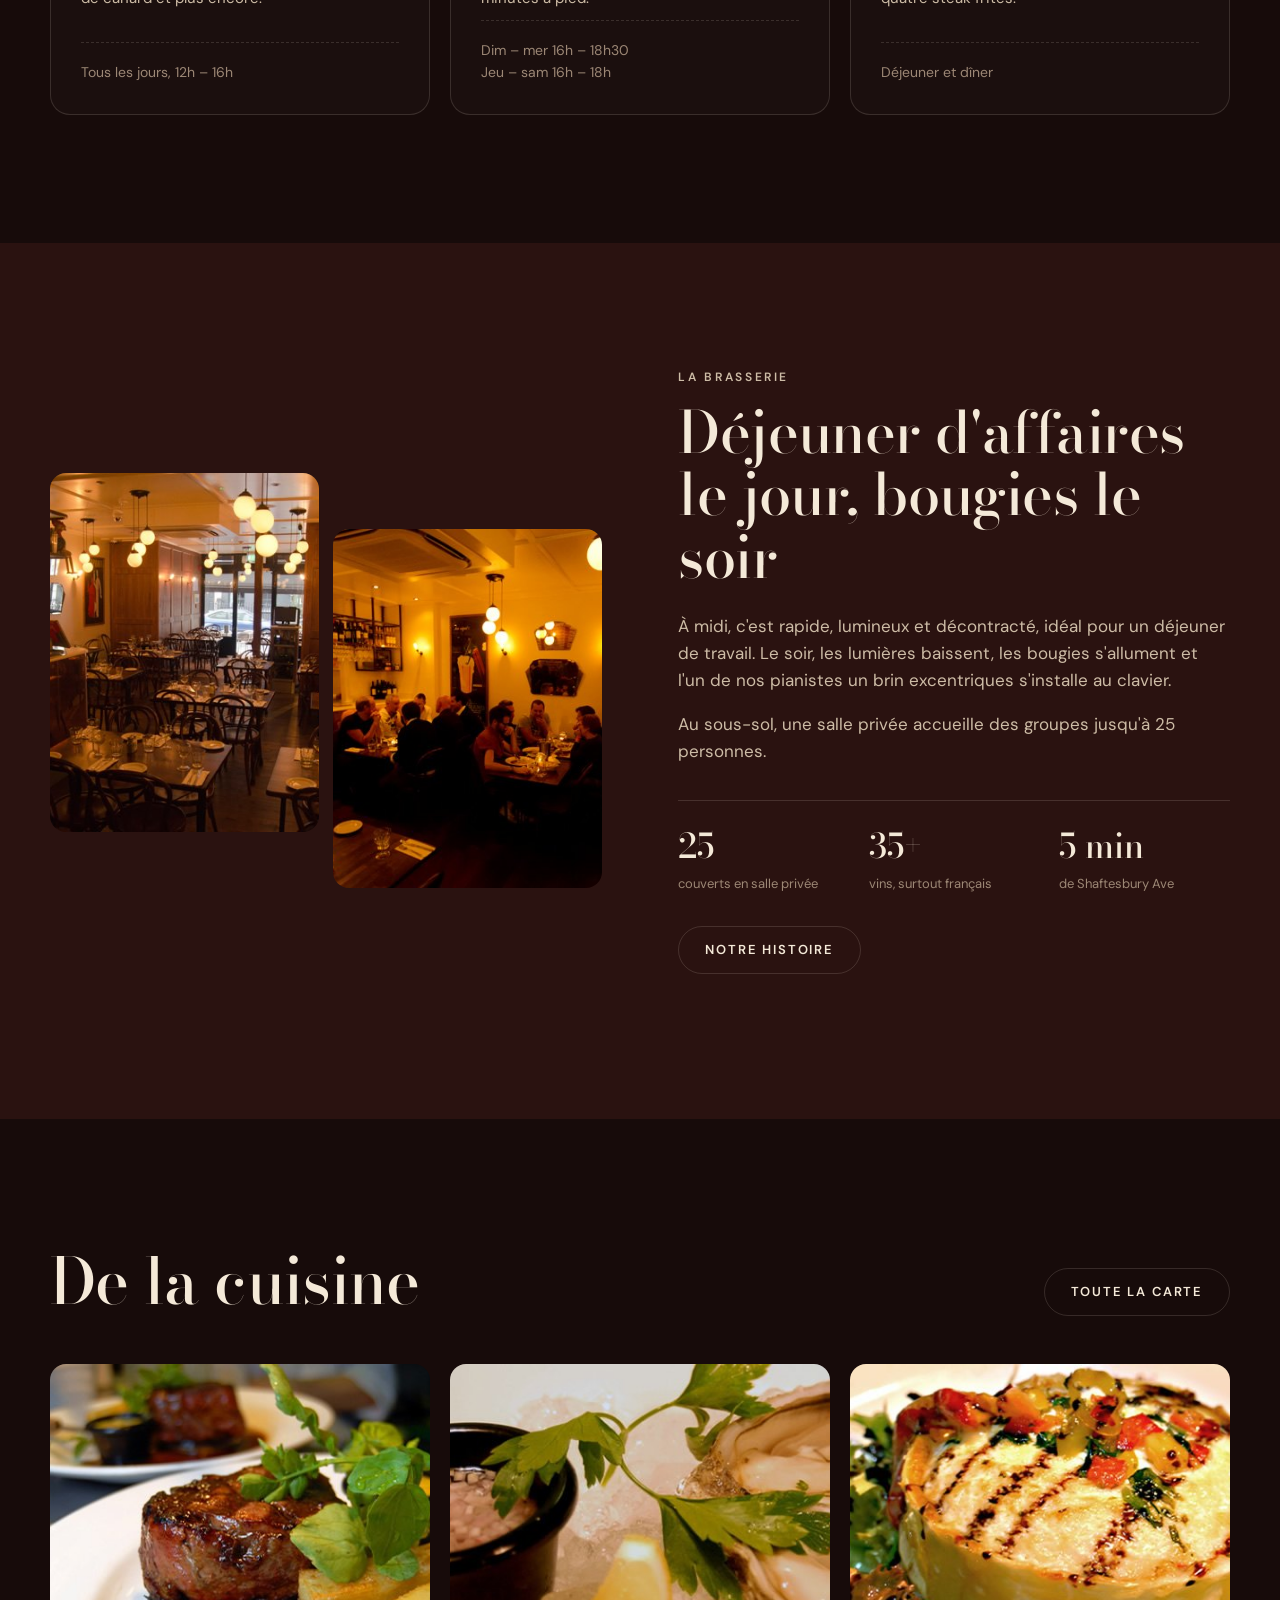
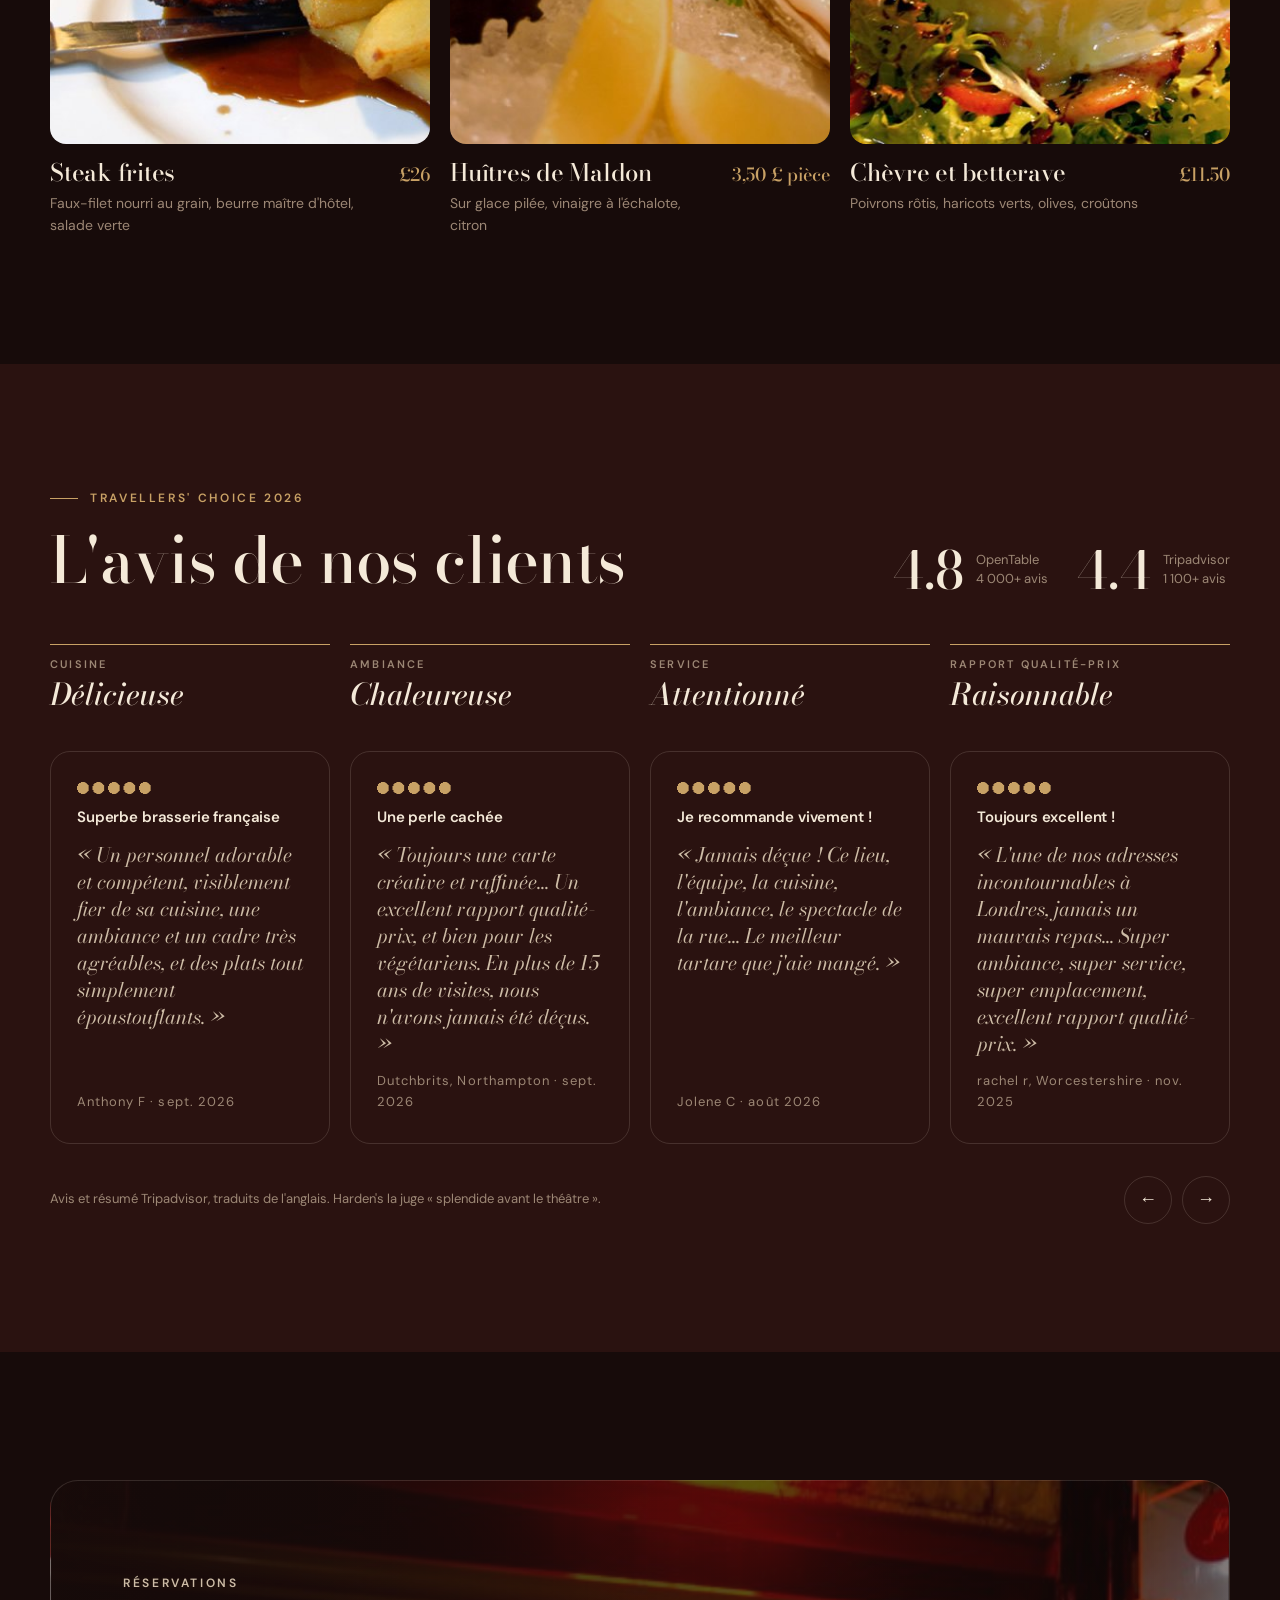
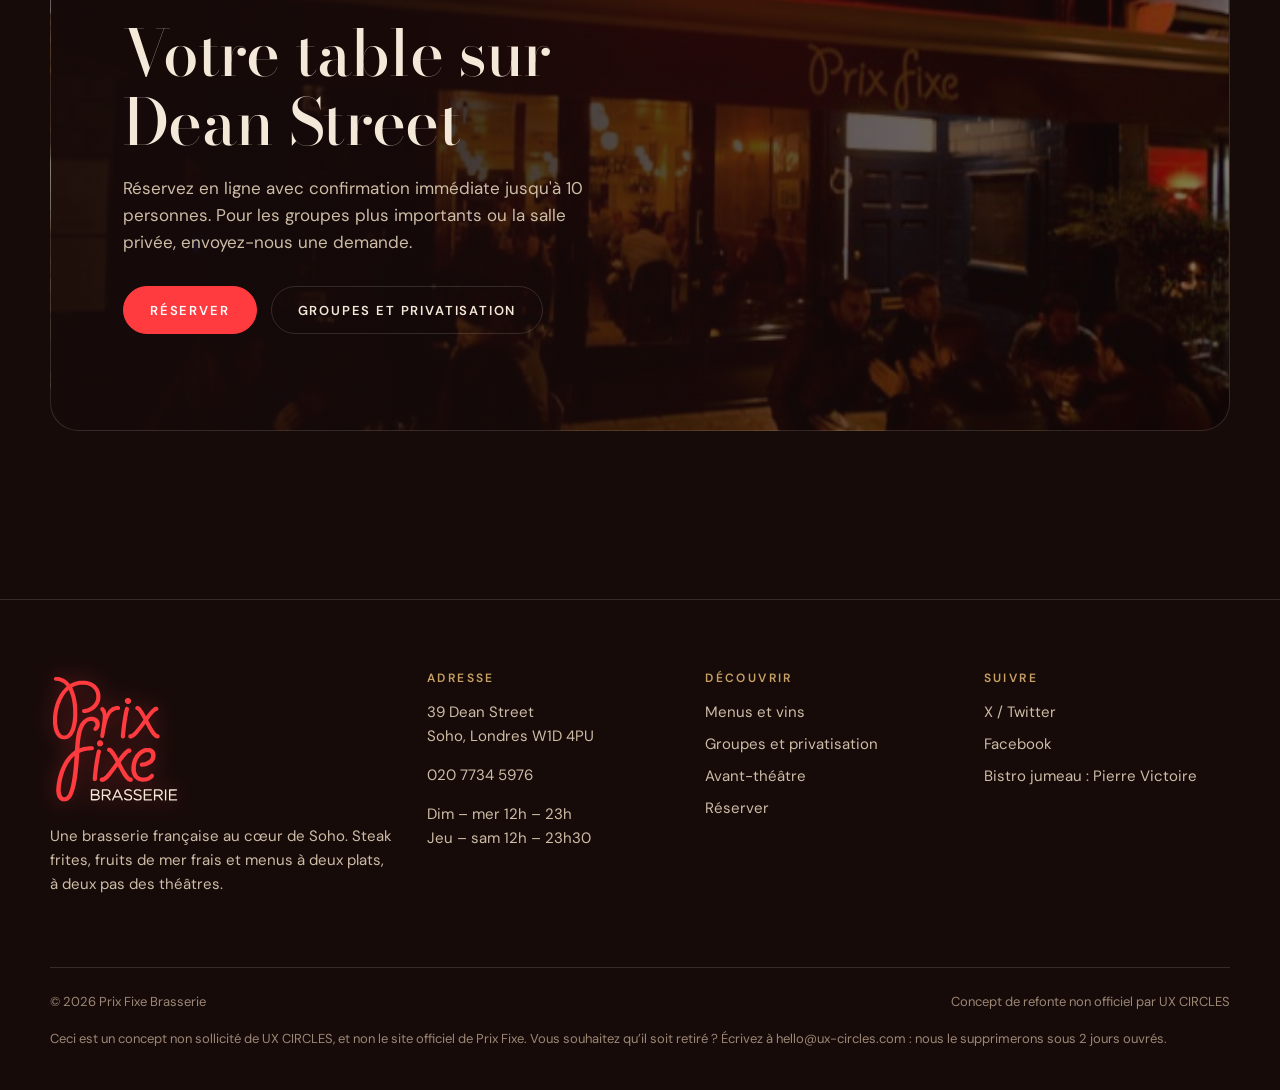
==== commit 18dc4c68: "Footer: offer to take the concept down within 2 working days Every page now says this is an unsolici" ====
--- a/fr/index.html
+++ b/fr/index.html
@@ -257,6 +257,7 @@
       <div class="footer-base">
         <span>© <span id="year">2026</span> Prix Fixe Brasserie</span>
         <span>Concept de refonte non officiel par <a href="https://ux-circles.com/web" target="_blank" rel="noopener">UX CIRCLES</a></span>
+        <span data-takedown style="flex-basis: 100%; margin: 0;">Ceci est un concept non sollicité de UX CIRCLES, et non le site officiel de Prix Fixe. Vous souhaitez qu’il soit retiré ? Écrivez à <a href="mailto:hello@ux-circles.com">hello@ux-circles.com</a> : nous le supprimerons sous 2 jours ouvrés.</span>
       </div>
     </div>
   </footer>
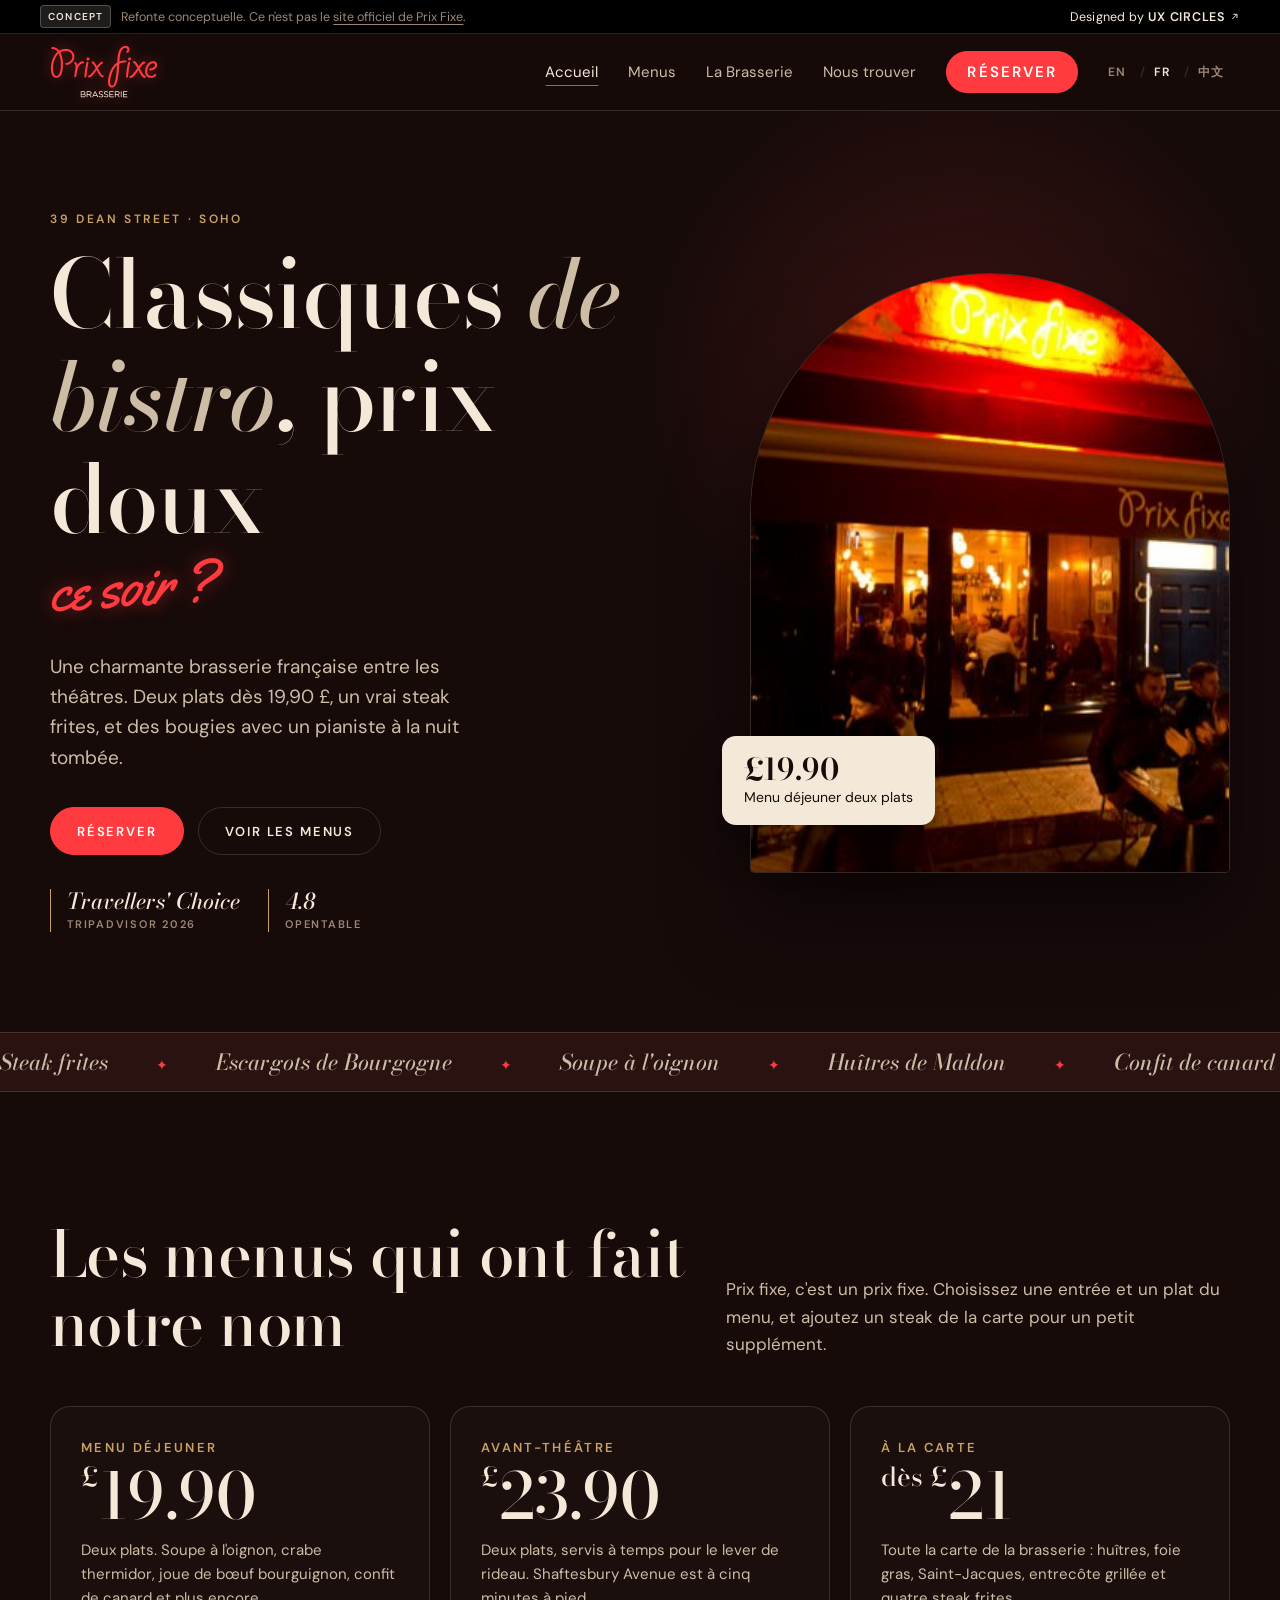
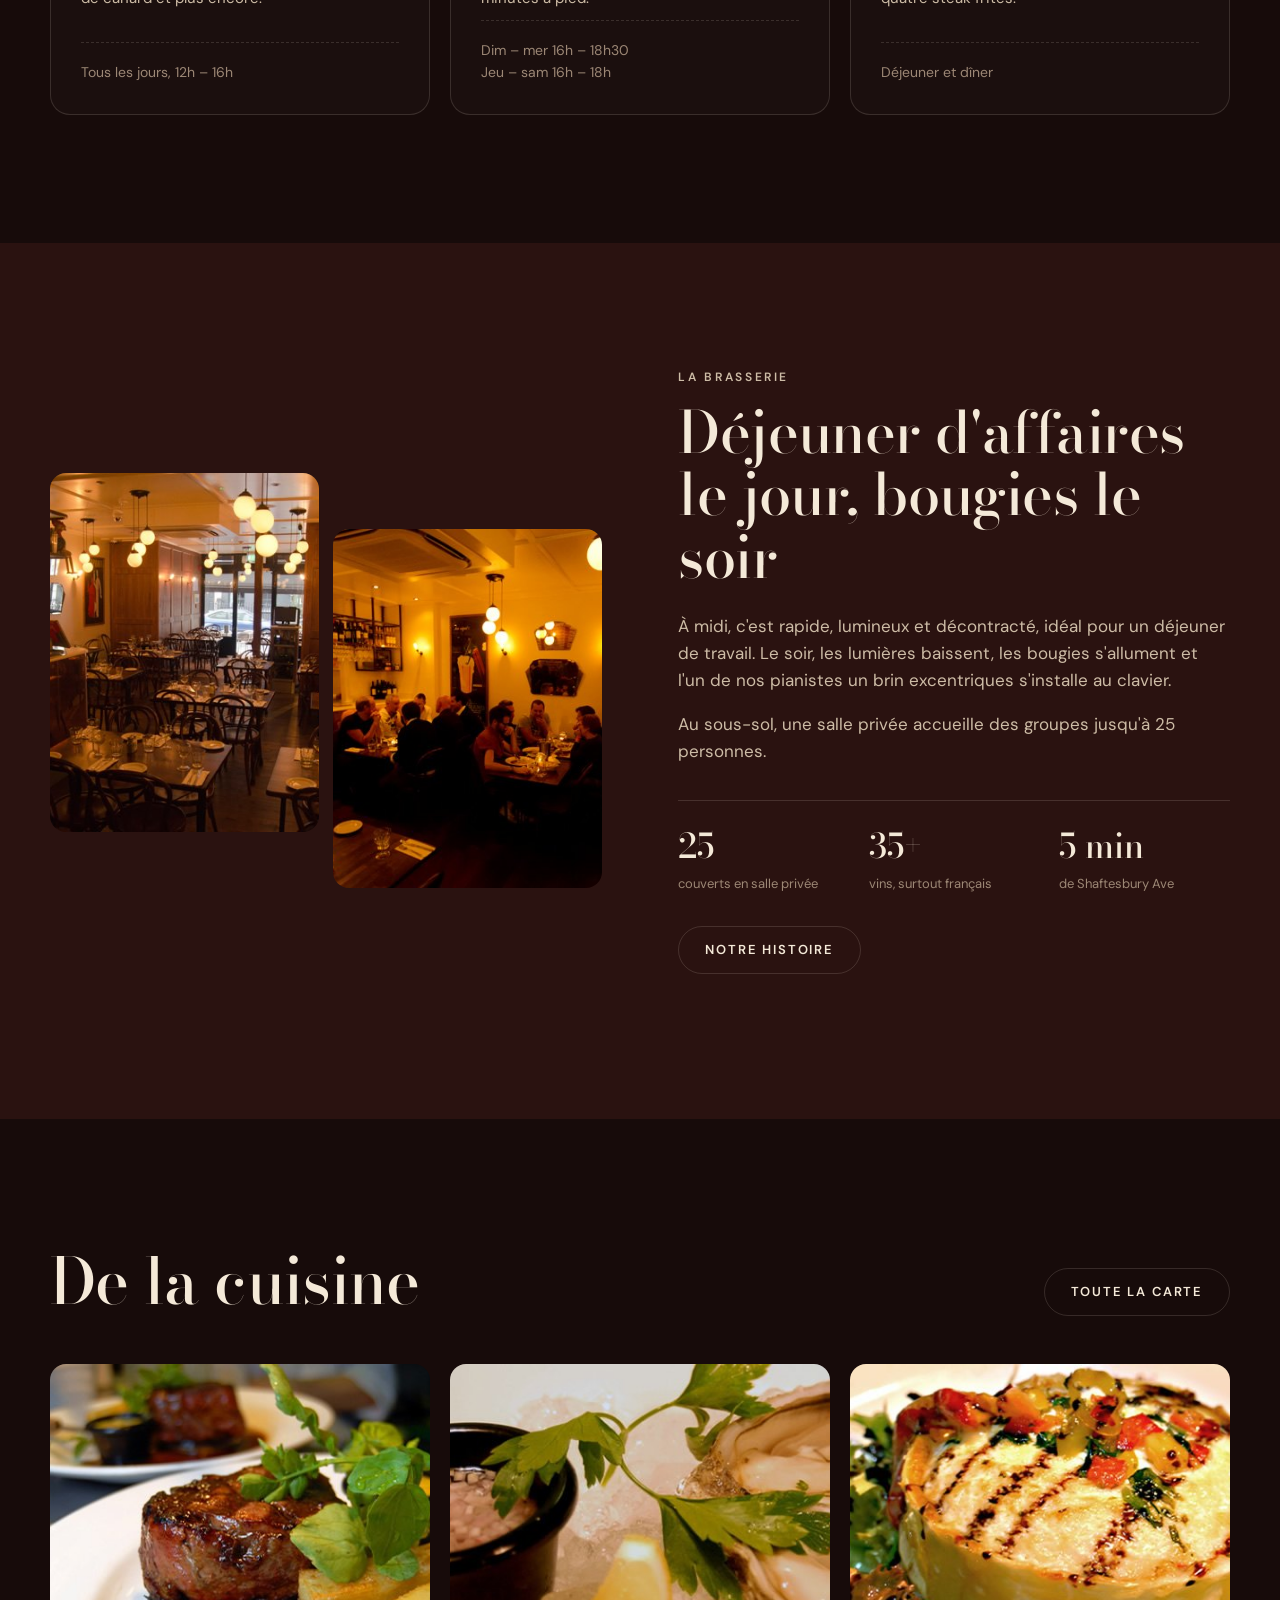
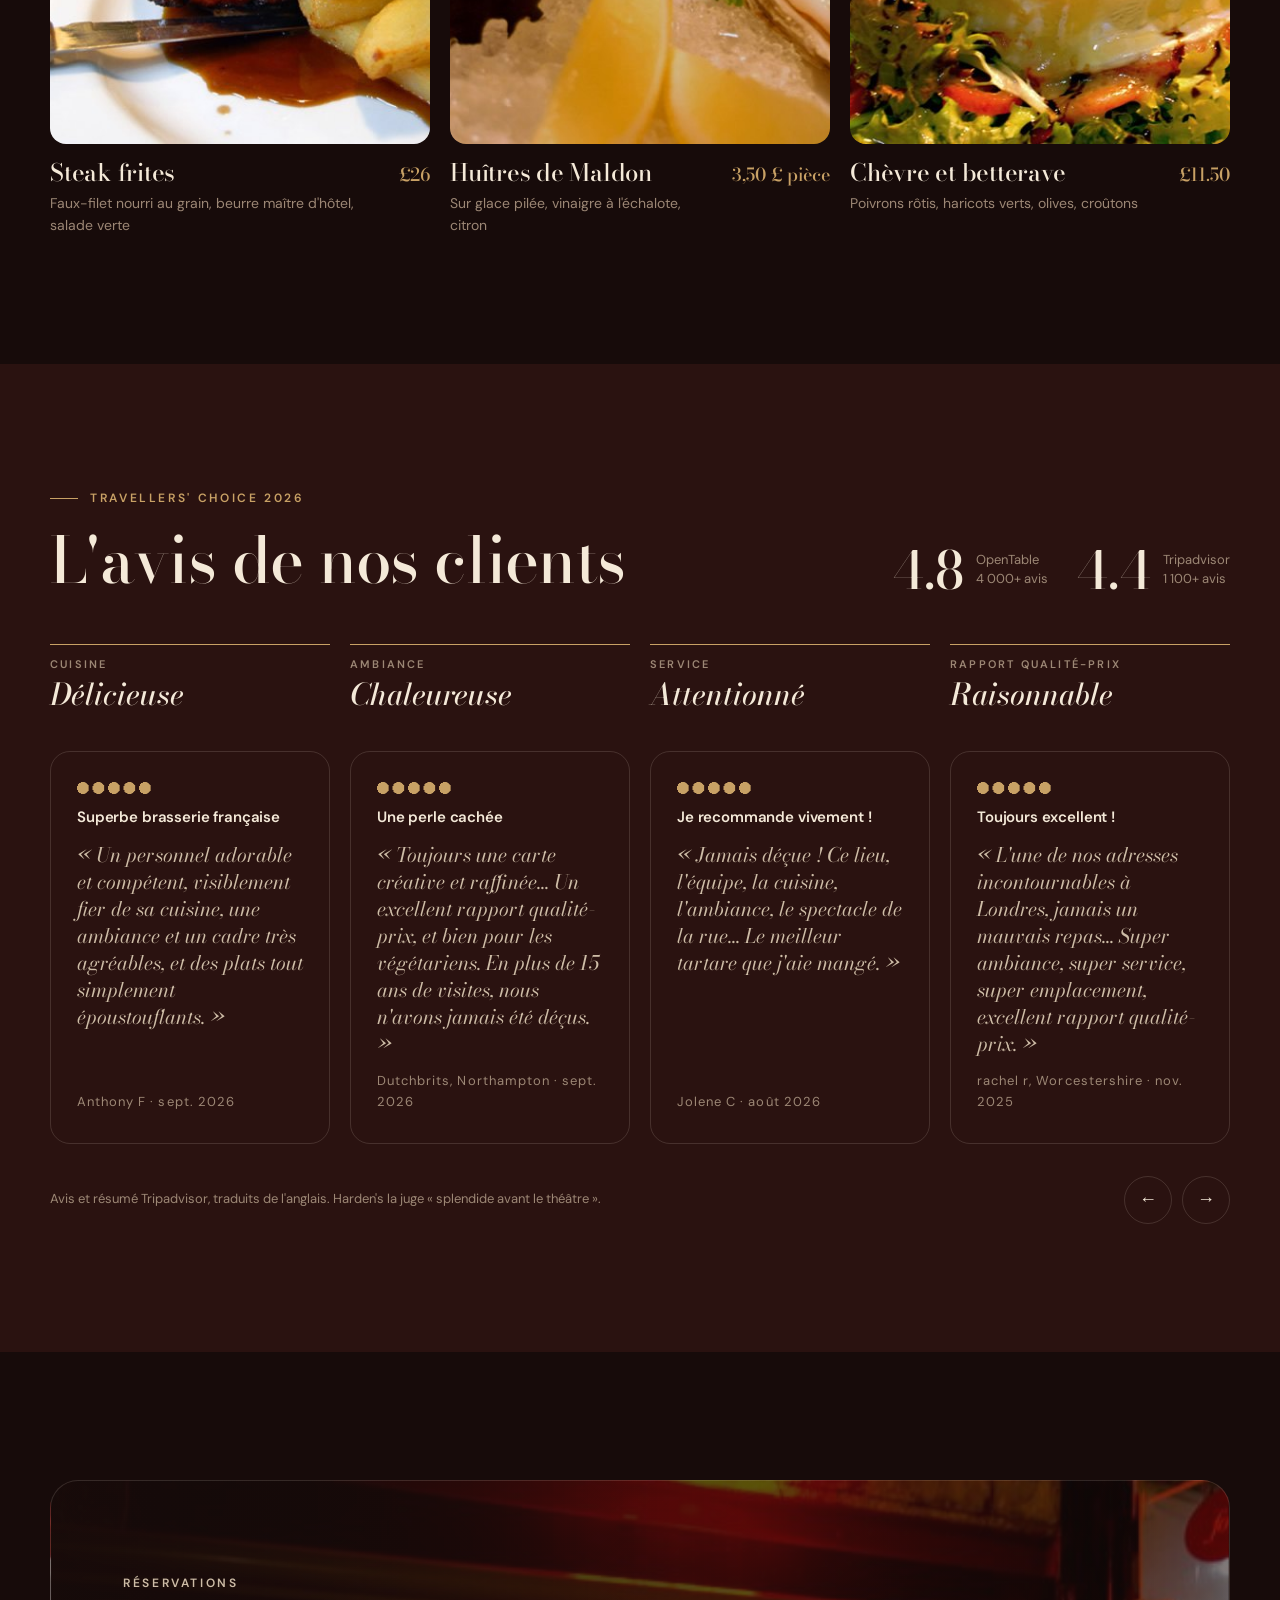
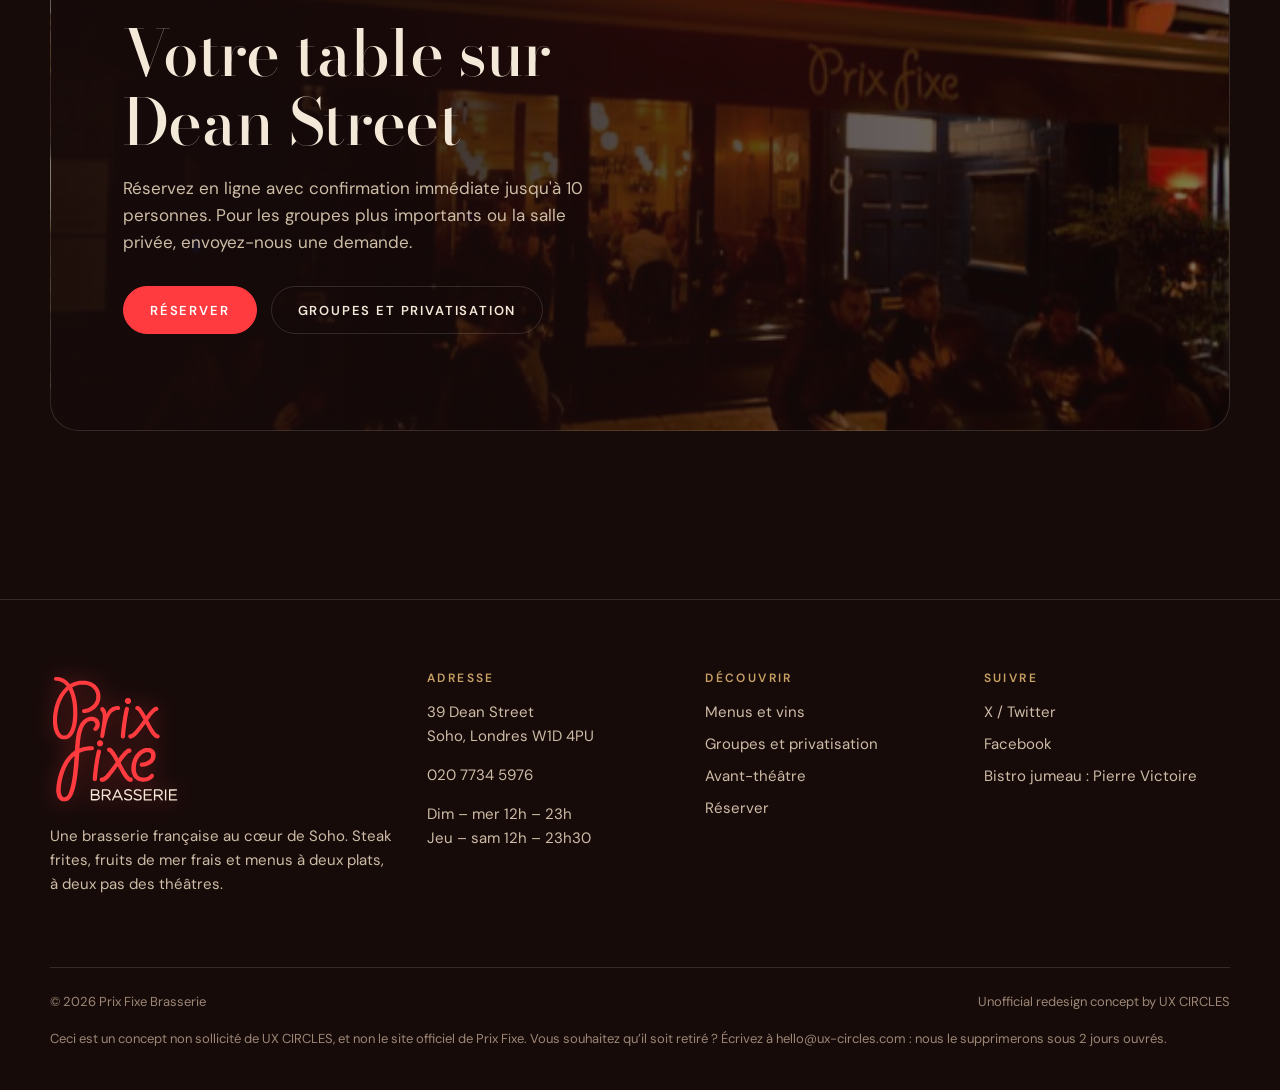
==== commit 4a0ffab0: "Standardise the UX CIRCLES concept credit Concept bar reads "Designed by UX CIRCLES" (設計：/设计：UX CIRC" ====
--- a/fr/index.html
+++ b/fr/index.html
@@ -21,7 +21,7 @@
   <a class="skip" href="#main">Aller au contenu</a>
   <div class="concept-bar" role="note">
     <p><span class="concept-tag">Concept</span><span class="concept-long">Refonte conceptuelle. Ce n'est pas le <a href="https://www.prixfixe.net/" target="_blank" rel="noopener">site officiel de Prix Fixe</a>.</span><span class="concept-short">Refonte conceptuelle</span></p>
-    <a href="https://ux-circles.com/web" target="_blank" rel="noopener">Conçu par <strong>UX CIRCLES</strong> <svg width="12" height="12" viewBox="0 0 24 24" fill="none" stroke="currentColor" stroke-width="2" aria-hidden="true"><path d="M7 17 17 7M9 7h8v8"/></svg></a>
+    <a href="https://ux-circles.com/restaurants" target="_blank" rel="noopener">Designed by <strong>UX CIRCLES</strong> <svg width="12" height="12" viewBox="0 0 24 24" fill="none" stroke="currentColor" stroke-width="2" aria-hidden="true"><path d="M7 17 17 7M9 7h8v8"/></svg></a>
   </div>
   <header class="site-header">
     <div class="wrap">
@@ -256,7 +256,7 @@
       </div>
       <div class="footer-base">
         <span>© <span id="year">2026</span> Prix Fixe Brasserie</span>
-        <span>Concept de refonte non officiel par <a href="https://ux-circles.com/web" target="_blank" rel="noopener">UX CIRCLES</a></span>
+        <span>Unofficial redesign concept by <a href="https://ux-circles.com/restaurants" target="_blank" rel="noopener">UX CIRCLES</a></span>
         <span data-takedown style="flex-basis: 100%; margin: 0;">Ceci est un concept non sollicité de UX CIRCLES, et non le site officiel de Prix Fixe. Vous souhaitez qu’il soit retiré ? Écrivez à <a href="mailto:hello@ux-circles.com">hello@ux-circles.com</a> : nous le supprimerons sous 2 jours ouvrés.</span>
       </div>
     </div>
